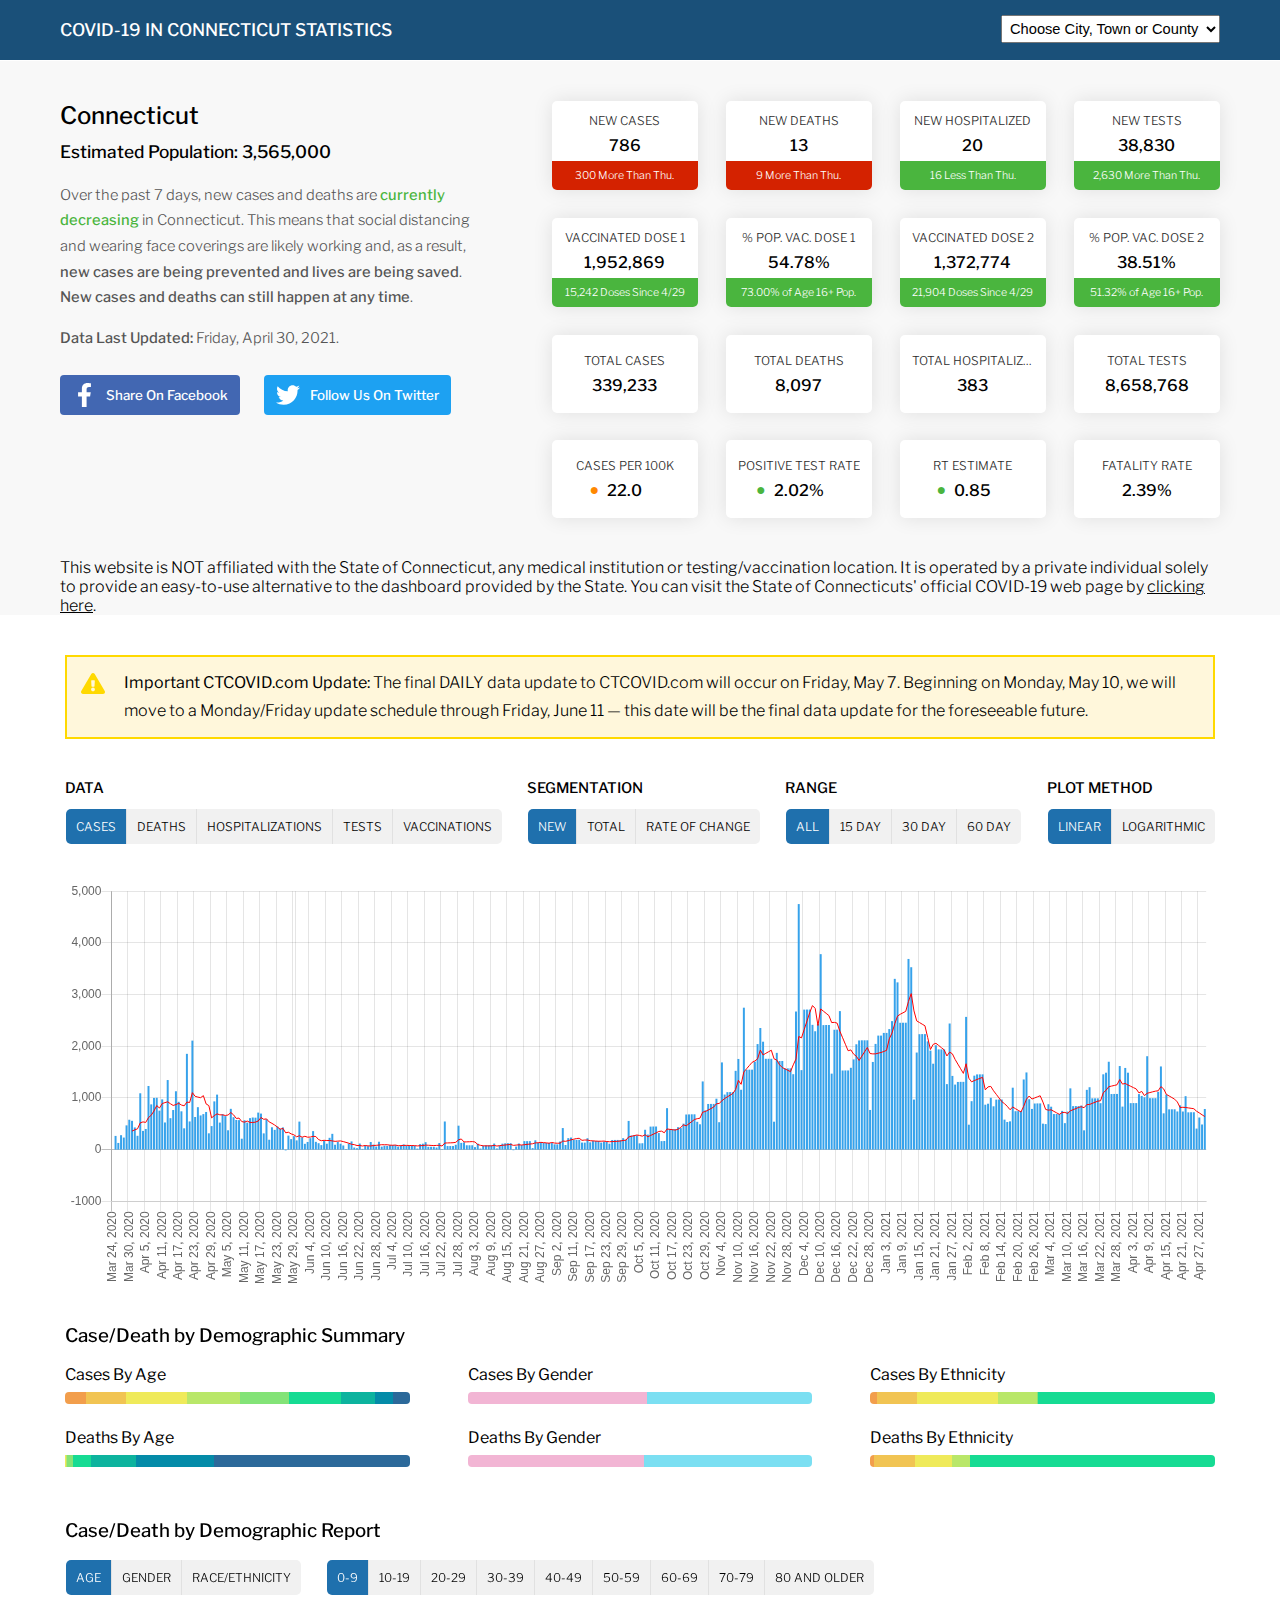
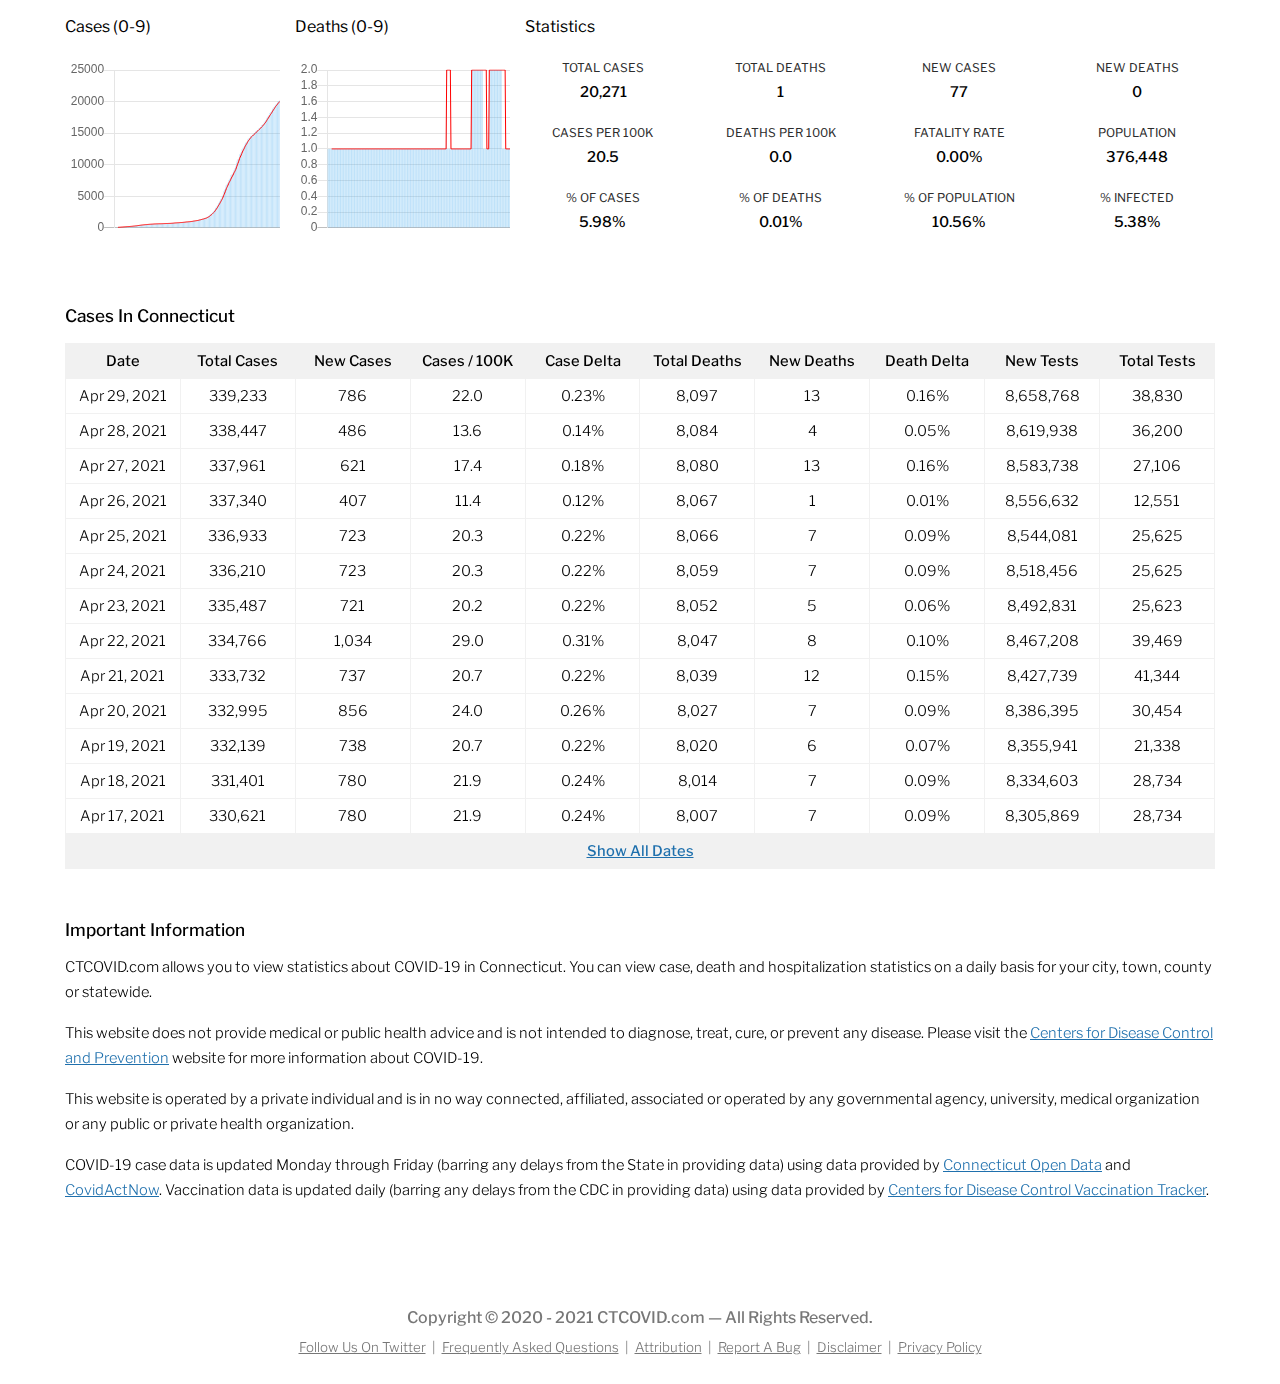
==== index.html @ 2e099af5 "Update language" ====
<!DOCTYPE html>
<html lang="en">
<head>
	<title>COVID-19 in Connecticut Statistics | CTCOVID.com</title>
	
	<meta http-equiv="Content-Type" content="text/html; charset=UTF-8" />
	<meta http-equiv="X-UA-Compatible" content="IE=edge" />
	
	<meta name="description" content="View statistics about COVID-19 in Connecticut such as new cases, deaths and hospitalization statistics, including data about your local city, town and county." />
	<meta name="viewport" content="width=device-width, initial-scale=1" />
	<meta name="theme-color" content="#1f70ad" />
	<meta name="google-site-verification" content="W8vZpEdEBVCm95aBM811MUmmuElzrDresjqgzUB7sF8" />
	
	<link rel="canonical" href="https://www.ctcovid.com" />
	<link rel="icon" type="image/x-icon" href="favicon.ico" />
	<link rel="manifest" href="manifest.json" />
	
	<link rel="apple-touch-icon" href="icons/192x192.png">
	
	<link rel="preconnect" href="https://www.ctcovid.com" />
	<link rel="preconnect" href="https://www.google-analytics.com" crossorigin />
	<link rel="preconnect" href="https://fonts.gstatic.com" crossorigin />
	
	<meta property="og:url" content="https://www.ctcovid.com" />
	<meta property="og:type" content="website" />
	<meta property="og:title" content="Connecticut COVID-19 Statistics" />
	<meta property="og:description" content="Track COVID-19 (Coronavirus) statistics in the State of Connecticut." />
	<meta property="og:image" content="https://www.ctcovid.com/preview.jpg" />
	
	<script type="text/javascript">
	var Build=Math.floor(new Date().getTime()/1000);
	</script>
	<script type="text/javascript" src="lib/lazyload.min.js"></script>
</head>
<body>
	<nav>
		<div class="container">
			<h1><a href="#connecticut">COVID-19 In Connecticut Statistics</a></h1>
			
			<select aria-label="Choose Your County, City or Town"></select>
			
			<div class="fc"></div>
		</div>
	</nav>
	
	<article></article>

	<section id="top">
		<div class="limit">
			<section id="meta">
				<div class="container">
					<h3 id="city"></h3>
					<span id="population"></span>
					<div class="fc"></div>
					
					<div id="badges"></div>
					<div id="summary"></div>
					<div id="updated">
						<p><strong>Data Last Updated:</strong> <span></span>.</p>
					</div>
					<!--
					<div id="vaccinations">
						<p><strong>Vaccination Data Last Updated:</strong> <span>Sunday, February 14, 2021</span>.</p>
					</div>
					-->
					
					<div id="facebook">
						<a href="javascript:;" onclick="javascript:CT.share('facebook');" rel="noopener nofollow">Share On Facebook</a>
					</div>

					<div id="twitter">
						<a href="https://www.twitter.com/ctcovid" target="_blank" rel="noopener nofollow">Follow Us On Twitter</a>
					</div>
					
					<div class="fc"></div>
				</div>
			</section>
			
			<section id="stats">
				<div class="container">
					<div class="column hoverable" id="stat-cases-new">
						<div class="name">New Cases</div>
						<div class="val">&nbsp;</div>
						
						<div class="meta">
							<div class="discrete">0 Since 1/1</div>
							<div class="delta">0 Since 1/1</div>
						</div>
					</div>

					<div class="column hoverable" id="stat-deaths-new">
						<div class="name">New Deaths</div>
						<div class="val">0</div>
						
						<div class="meta">
							<div class="discrete">0 Since 1/1</div>
							<div class="delta">0 Since 1/1</div>
						</div>
					</div>

					<div class="column hoverable" id="stat-hospitalizations-new">
						<div class="name">New Hospitalized</div>
						<div class="val">0</div>
						
						<div class="meta">
							<div class="discrete">0 Since 1/1</div>
							<div class="delta">0 Since 1/1</div>
						</div>
					</div>
					
					<div class="column hoverable" id="stat-tests-new">
						<div class="name">New Tests</div>
						<div class="val">0</div>
						
						<div class="meta">
							<div class="discrete">0 Since 1/1</div>
							<div class="delta">0 Since 1/1</div>
						</div>
					</div>

					<div class="column hoverable vaccine" id="stat-vaccine-dose-1" title="Indicates how many people who have received their first dose of a COVID-19 vaccine.">
						<div class="name">Vaccinated Dose 1</div>
						<div class="val">0</div>
						
						<div class="meta decreasing">
							<div class="discrete">0 Since 1/1</div>
							<div class="delta">0 Since 1/1</div>
						</div>
					</div>

					<div class="column hoverable vaccine" id="stat-vaccine-dose-1-pct" title="Indicates the percentage of the population that has received their first dose of a COVID-19 vaccine.">
						<div class="name">% Pop. Vac. Dose 1</div>
						<div class="val">0%</div>
						
						<div class="meta decreasing">
							<div class="discrete">0 Since 1/1</div>
							<div class="delta">0 Since 1/1</div>
						</div>
					</div>

					<div class="column hoverable vaccine" id="stat-vaccine-dose-2" title="Indicates how many people who have received their final dose of a COVID-19 vaccine.">
						<div class="name">Vaccinated Dose 2</div>
						<div class="val">0</div>
						
						<div class="meta decreasing">
							<div class="discrete">0 Since 1/1</div>
							<div class="delta">0 Since 1/1</div>
						</div>
					</div>

					<div class="column hoverable vaccine" id="stat-vaccine-dose-2-pct" title="Indicates the percentage of the population that has received their first dose of a COVID-19 vaccine.">
						<div class="name">% Pop. Vac. Dose 2</div>
						<div class="val">0%</div>
						
						<div class="meta decreasing">
							<div class="discrete">0 Since 1/1</div>
							<div class="delta">0 Since 1/1</div>
						</div>
					</div>
					
					<div class="column single" id="stat-cases-total">
						<div class="name">Total Cases</div>
						<div class="val">0.0</div>
					</div>
					
					<div class="column single" id="stat-deaths-total">
						<div class="name">Total Deaths</div>
						<div class="val">0%</div>
					</div>
					
					<div class="column single" id="stat-hospitalizations-total">
						<div class="name">Total Hospitalized</div>
						<div class="val">0.0</div>
					</div>
					
					<div class="column single" id="stat-tests-total">
						<div class="name">Total Tests</div>
						<div class="val">0.0%</div>
					</div>
					
					<div class="column single last" id="stat-per-100k" title="Indicates how many people per 100K people get infected with COVID-19 per day.">
						<div class="name">Cases per 100K</div>
						<div class="val">0.0</div>
					</div>
					
					<div class="column single last" id="stat-tpr" title="Indicates the percentage of tests that resulted in a confirmed COVID-19 case.">
						<div class="name">Positive Test Rate</div>
						<div class="val">0%</div>
					</div>
					
					<div class="column single last" id="stat-r0" title="Rt measures the number of people the average COVID-19 infected individual goes on to infect.">
						<div class="name">Rt Estimate</div>
						<div class="val">0.0</div>
					</div>
					
					<div class="column single last" id="stat-fatality-rate" title="Percentage of people who have died from COVID-19.">
						<div class="name">Fatality Rate</div>
						<div class="val">0.0%</div>
					</div>
					
					<div class="column single last" id="stat-attack-rate" title="Percentage of people who have been infected cumulatively.">
						<div class="name">% Infected</div>
						<div class="val">0.0%</div>
					</div>
					
					<div class="column single last" id="stat-alert-status" title="Percentage of people who have been infected cumulatively.">
						<div class="name">Alert Status</div>
						<div class="val">None</div>
					</div>
					
					<div class="column single last" id="stat-college-university" title="Percentage of people who have been infected cumulatively.">
						<div class="name"># of Colleges</div>
						<div class="val">0</div>
					</div>
					
					<div class="fc"></div>
				</div>
			</section>
			
			<div class="fc"></div>
			
			<section id="disclaimer">
				<div class="container">This website is NOT affiliated with the State of Connecticut, any medical institution or testing/vaccination location. It is operated by a private individual solely to provide an easy-to-use alternative to the dashboard provided by the State. You can visit the State of Connecticuts' official COVID-19 web page by <a href="https://portal.ct.gov/Coronavirus" rel="noopener nofollow" target="_blank" style="color: black;">clicking here</a>.</div>
			</section>
		</div>
	</section>
	
	<main>
		<section id="notice">
			<div class="container">
				<div class="alert">
					<p><strong>Important CTCOVID.com Update:</strong> The final DAILY data update to CTCOVID.com will occur on Friday, May 7. Beginning on Monday, May 10, we will move to a Monday/Friday update schedule through Friday, June 11 &mdash; this date will be the final data update for the foreseeable future.</p>
				</div>
			</div>
		</section>

		<section id="options">
			<div class="container">
				<div id="data">
					<p>Data</p>
					<ul>
						<li id="selector-cases"><a href="javascript:;" onclick="CT.buildGraph('cases', 'data');">Cases</a></li>
						<li id="selector-deaths"><a href="javascript:;" onclick="CT.buildGraph('deaths', 'data');">Deaths</a></li>
						<li id="selector-hospitalizations"><a href="javascript:;" onclick="CT.buildGraph('hospitalizations', 'data');">Hospitalizations</a></li>
						<li id="selector-tests"><a href="javascript:;" onclick="CT.buildGraph('tests', 'data');">Tests</a></li>
						<li id="selector-vaccinations"><a href="javascript:;" onclick="CT.buildGraph('vaccinations', 'data');">Vaccinations</a></li>
					</ul>
				</div>
				<div id="segmentation">
					<p>Segmentation</p>
					<ul>
						<li id="selector-new"><a href="javascript:;" onclick="CT.buildGraph('new', 'segmentation');">New</a></li>
						<li id="selector-total"><a href="javascript:;" onclick="CT.buildGraph('total', 'segmentation');">Total</a></li>
						<li id="selector-delta"><a href="javascript:;" onclick="CT.buildGraph('delta', 'segmentation');">Rate Of Change</a></li>
					</ul>
				</div>
				<div id="range">
					<p>Range</p>
					<ul>
						<li id="selector-0"><a href="javascript:;" onclick="CT.buildGraph(0, 'range');">All</a></li>
						<li id="selector-15"><a href="javascript:;" onclick="CT.buildGraph(15, 'range');">15 Day</a></li>
						<li id="selector-30"><a href="javascript:;" onclick="CT.buildGraph(30, 'range');">30 Day</a></li>
						<li id="selector-60"><a href="javascript:;" onclick="CT.buildGraph(60, 'range');">60 Day</a></li>
					</ul>
				</div>
				<div id="plotting">
					<p>Plot Method</p>
					<ul>
						<li id="selector-linear"><a href="javascript:;" onclick="CT.buildGraph('linear', 'plotting');">Linear</a></li>
						<li id="selector-logarithmic"><a href="javascript:;" onclick="CT.buildGraph('logarithmic', 'plotting');">Logarithmic</a></li>
					</ul>
					<div class="fc"></div>
				</div>
				<div class="fc"></div>
			</div>
		</section>
		
		<section id="chart">
			<div class="container"></div>
		</section>
		
		<section id="demographics">
			<div class="container">
				<h3>Case/Death by Demographic Summary</h3>
				
				<div class="column" id="column-ages-cases"></div>
				<div class="column" id="column-genders-cases"></div>
				<div class="column last" id="column-ethnicity-cases"></div>
				<div class="column" id="column-ages-deaths"></div>
				<div class="column" id="column-genders-deaths"></div>
				<div class="column last" id="column-ethnicity-deaths"></div>
				<div class="fc"></div>
			</div>

			<div class="container">
				<h3>Case/Death by Demographic Report</h3>

				<div class="mobile">
					<p>Please visit CTCOVID.com on a desktop or tablet device to view our Case/Death by Demographic Report. We are working as quickly as possible for a mobile friendly experience.</p>
				</div>

				<div class="desktop">
					<div class="selectors">
						<ul id="demographic">
							<li id="selector-ages"><a href="javascript:;" onclick="CT.buildDemographicOutput('ages', '0-9');">Age</a></li>
							<li id="selector-genders"><a href="javascript:;" onclick="CT.buildDemographicOutput('genders', 'female');">Gender</a></li>
							<li id="selector-ethnicity"><a href="javascript:;" onclick="CT.buildDemographicOutput('ethnicity', 'Asian/Pac. Isl.');">Race/Ethnicity</a></li>
						</ul>

						<ul id="metric">

						</ul>

						<div class="fc"></div>
					</div>

					<div class="report">
						<div class="sparkline cases">
							
						</div>

						<div class="sparkline deaths">

						</div>

						<div class="stats">
							<h4>Statistics</h4>
							<ul>
								<li id="demographics-stat-total-cases"><strong>Total Cases</strong><span>0</span></li>
								<li id="demographics-stat-total-deaths"><strong>Total Deaths</strong><span>0</span></li>
								<li id="demographics-stat-new-cases"><strong>New Cases</strong><span>0</span></li>
								<li id="demographics-stat-new-deaths" class="last"><strong>New Deaths</strong><span>0</span></li>

								<li id="demographics-stat-cases-per100k"><strong>Cases Per 100K</strong><span>0</span></li>
								<li id="demographics-stat-deaths-per100k"><strong>Deaths Per 100K</strong><span>0</span></li>
								<li id="demographics-stat-fatality-rate"><strong>Fatality Rate</strong><span>0</span></li>
								<li id="demographics-stat-population" class="last"><strong>Population</strong><span>0</span></li>

								<li id="demographics-stat-pct-cases"><strong>% Of Cases</strong><span>0</span></li>
								<li id="demographics-stat-pct-deaths"><strong>% Of Deaths</strong><span>0</span></li>
								<li id="demographics-stat-pct-population"><strong>% Of Population</strong><span>0</span></li>
								<li id="demographics-stat-pct-infected" class="last"><strong>% Infected</strong><span>0</span></li>
							</ul>

							<div class="fc"></div>
						</div>

						<div class="fc"></div>

						<div class="outcomes"></div>
					</div>
				</div>
			</div>
		</section>
		
		<section id="table">
			<div class="container">
				
			</div>
		</section>

		<section id="schools">
			<div class="container">
				
			</div>
		</section>
		
		<section id="information">
			<div class="container">
				<h3>Important Information</h3>
				
				<p>CTCOVID.com allows you to view statistics about COVID-19 in Connecticut. You can view case, death and hospitalization statistics on a daily basis for your city, town, county or statewide.</p>
				
				<p>This website does not provide medical or public health advice and is not intended to diagnose, treat, cure, or prevent any disease. Please visit the <a href="https://www.cdc.gov/coronavirus/2019-nCoV/index.html" target="_blank" rel="noopener nofollow">Centers for Disease Control and Prevention</a> website for more information about COVID-19.</p>
				
				<p>This website is operated by a private individual and is in no way connected, affiliated, associated or operated by any governmental agency, university, medical organization or any public or private health organization.</p>
				
				<p>COVID-19 case data is updated Monday through Friday (barring any delays from the State in providing data) using data provided by <a href="https://data.ct.gov" rel="noopener nofollow" target="_blank">Connecticut Open Data</a> and <a href="https://www.covidactnow.org" rel="noopener nofollow" target="_blank">CovidActNow</a>. Vaccination data is updated daily (barring any delays from the CDC in providing data) using data provided by <a href="https://covid.cdc.gov/covid-data-tracker/#vaccinations" target="_blank" rel="noopener nofollow">Centers for Disease Control Vaccination Tracker</a>.</p>
			</div>
		</section>
		
		<section id="copyright">
			<div class="container">
				<p>Copyright &copy; 2020 - 2021 CTCOVID.com &mdash; <span>All Rights Reserved.</span></p>
				<p><a href="https://www.twitter.com/ctcovid" target="_blank" rel="noopener nofollow">Follow Us On Twitter</a> &nbsp;|&nbsp; <a href="#faq" rel="nofollow">Frequently Asked Questions</a> &nbsp;|&nbsp; <a href="#attribution" rel="nofollow">Attribution</a> &nbsp;|&nbsp; <a href="https://github.com/ctcovid/ctcovid.github.io/issues" rel="nofollow noopener" target="_blank">Report A Bug</a> &nbsp;|&nbsp; <a href="#disclaimer" rel="nofollow">Disclaimer</a> &nbsp;|&nbsp; <a href="#privacy" rel="nofollow">Privacy Policy</a></p>
				<div class="fc"></div>
			</div>
		</section>
	</main>
	
	<script>
	LazyLoad.css([
		'stylesheet.css?' + window.Build,
		'https://fonts.googleapis.com/css2?family=Libre+Franklin:wght@300;400;500&display=swap'
	]);
	
	LazyLoad.js([
		'lib/chart.min.js',
		'lib/chart.labels.min.js',
		'js/application.js?' + window.Build, 
		'https://www.googletagmanager.com/gtag/js?id=UA-163338948-1'
	], function() {
		if(window.location.hostname == 'www.ctcovid.com') {
			window.dataLayer = window.dataLayer || [];
			
			function gtag(){
				dataLayer.push(arguments);
			}
			
			gtag('js', new Date());
			gtag('config', 'UA-163338948-1');
		}
		
		try {
			if(window.localStorage && window.localStorage.getItem('last_viewed_city') != '') {
				window.location.hash = "#" + window.localStorage.getItem('last_viewed_city');
			}
		} catch(e) {}
		
		window.CT = new COVID_Statistics(window.location.hash != '' && window.location.hash != null ? (window.location.hash.replace('#', '') || 'connecticut') : 'connecticut');
	});
	
	// frame buster
	if(top != self) {
		top.location = location;
	}
	</script>
</body>
</html>
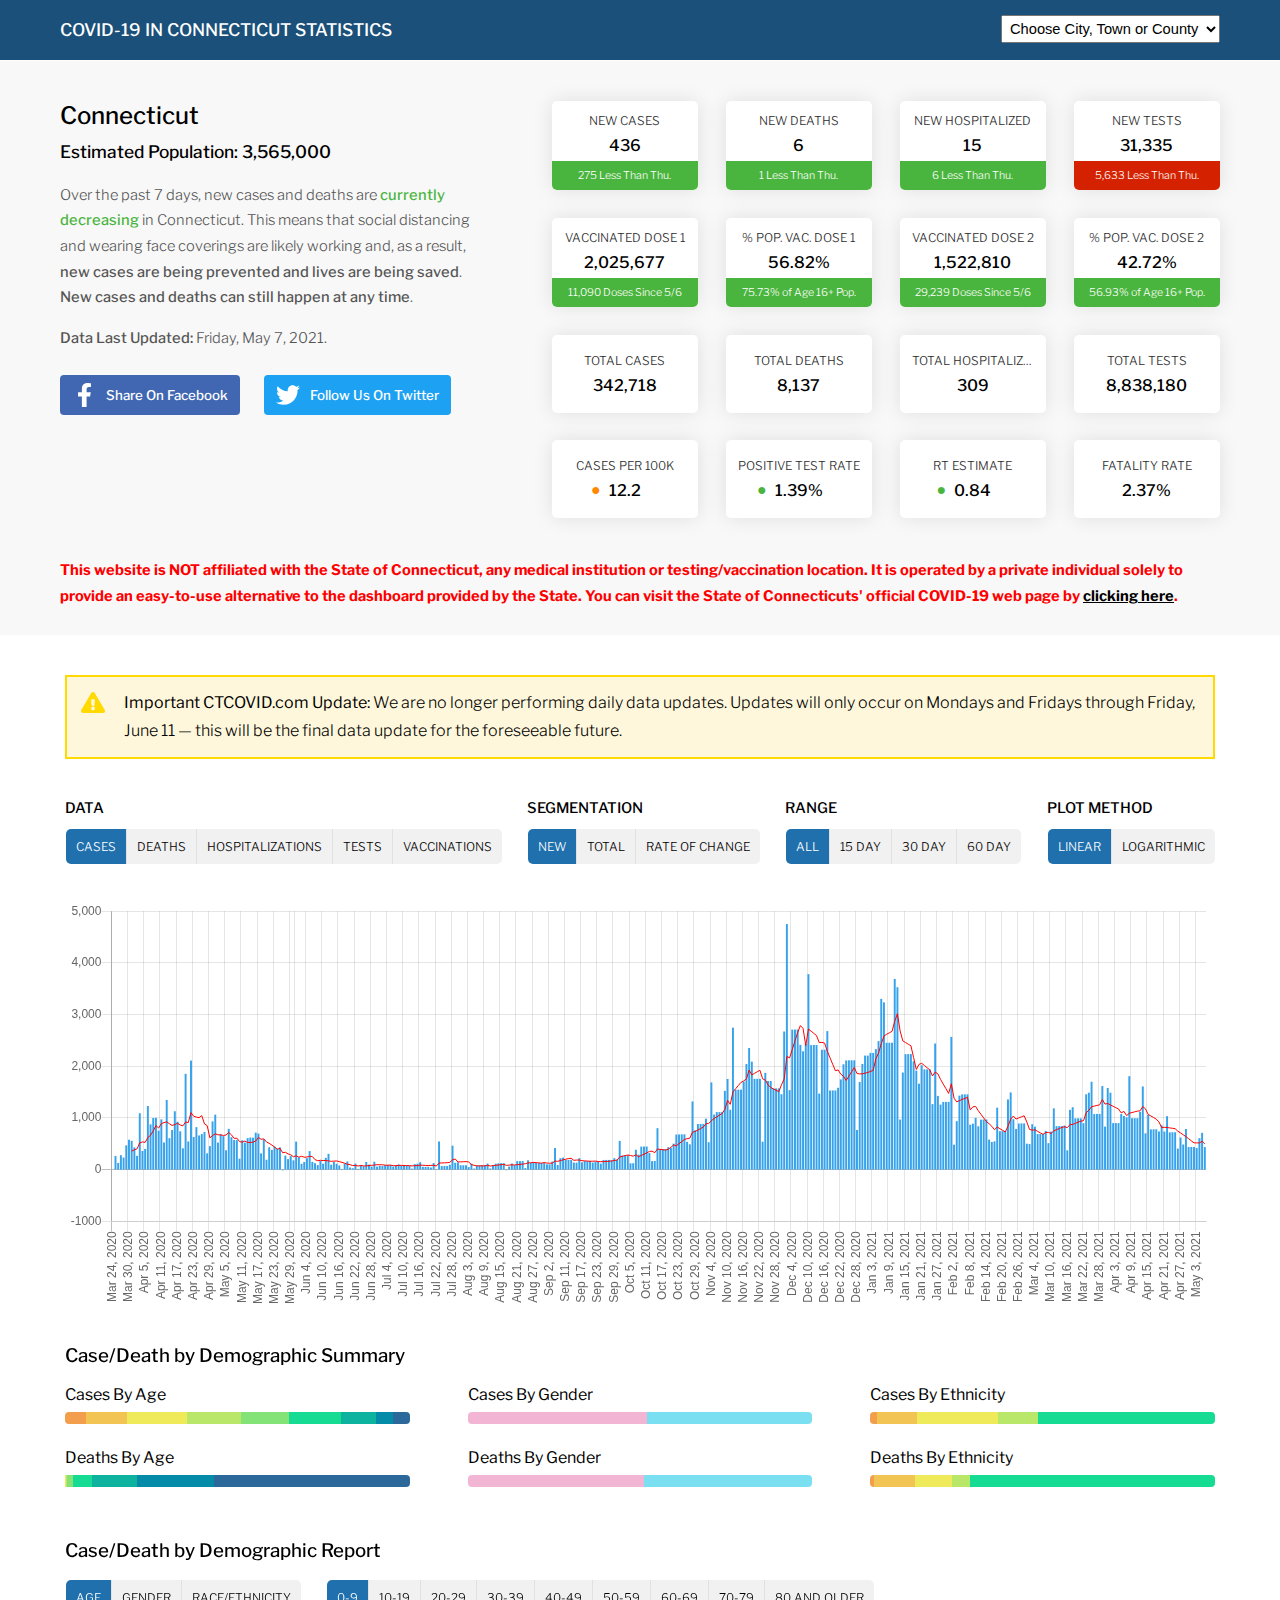
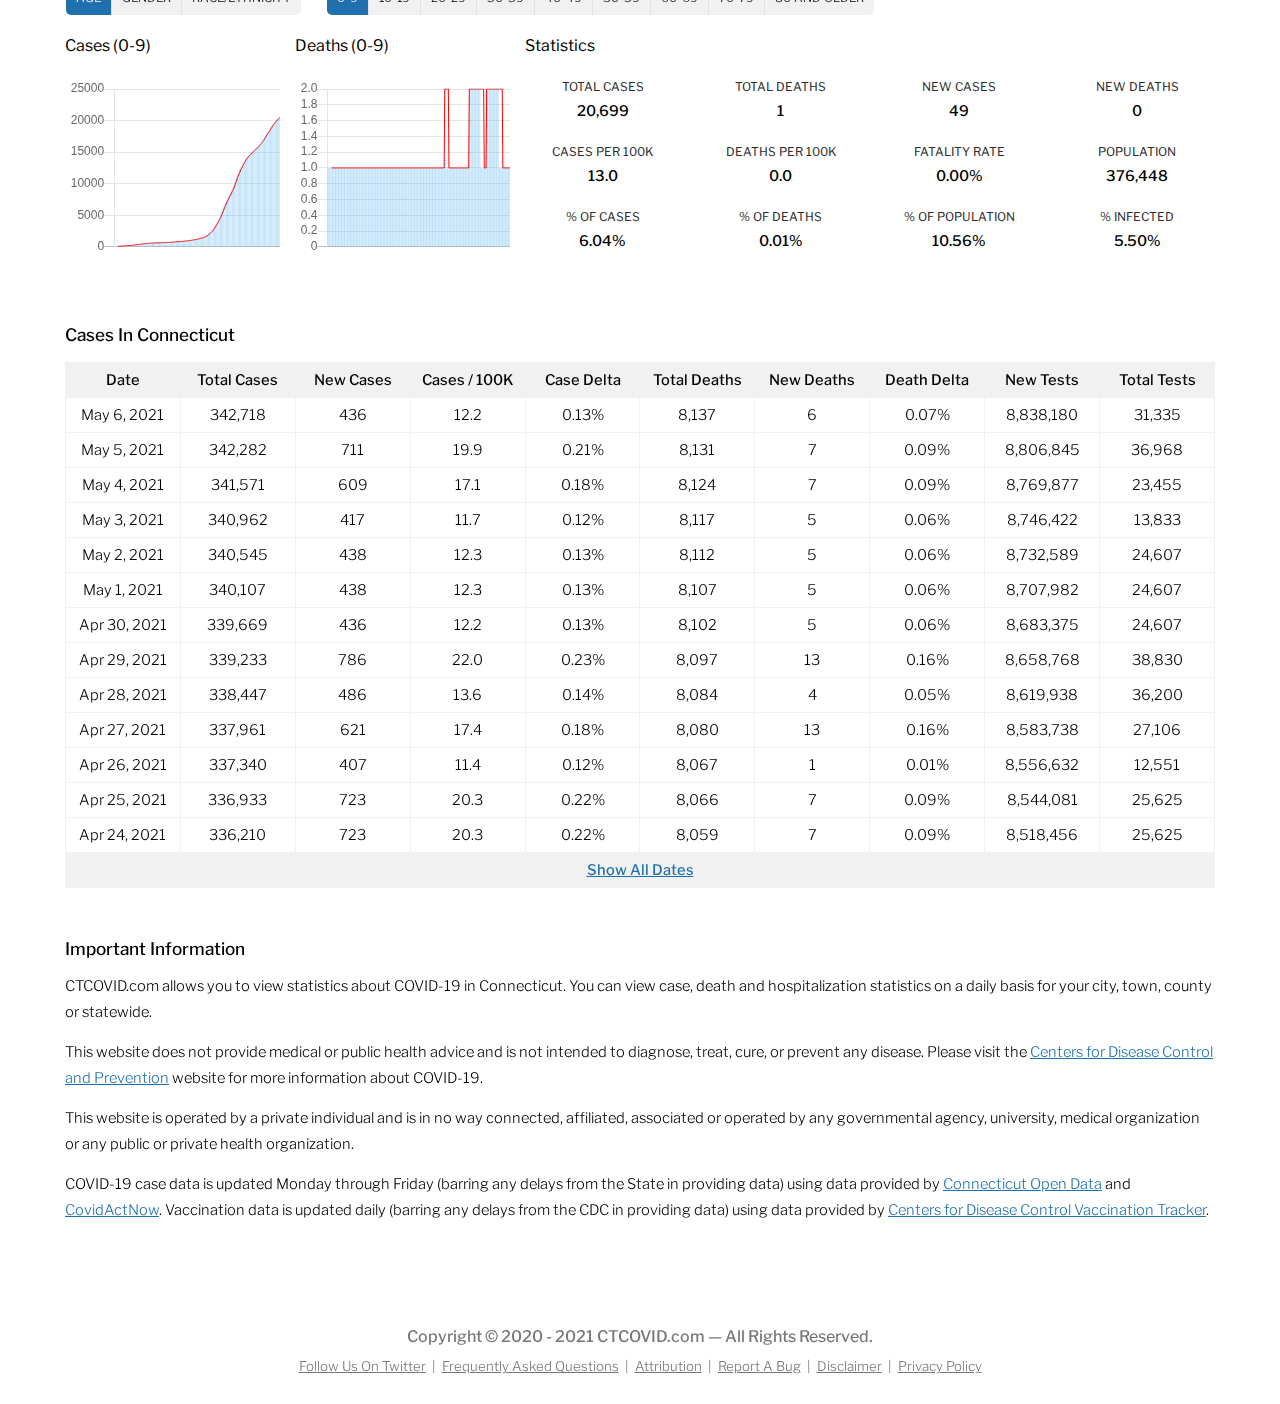
==== commit 35c424e4: "Update language" ====
--- a/index.html
+++ b/index.html
@@ -229,7 +229,7 @@
 		<section id="notice">
 			<div class="container">
 				<div class="alert">
-					<p><strong>Important CTCOVID.com Update:</strong> The final DAILY data update to CTCOVID.com will occur on Friday, May 7. Beginning on Monday, May 10, we will move to a Monday/Friday update schedule through Friday, June 11 &mdash; this date will be the final data update for the foreseeable future.</p>
+					<p><strong>Important CTCOVID.com Update:</strong> We are no longer performing daily data updates. Updates will only occur on Mondays and Fridays through Friday, June 11 &mdash; this will be the final data update for the foreseeable future.</p>
 				</div>
 			</div>
 		</section>
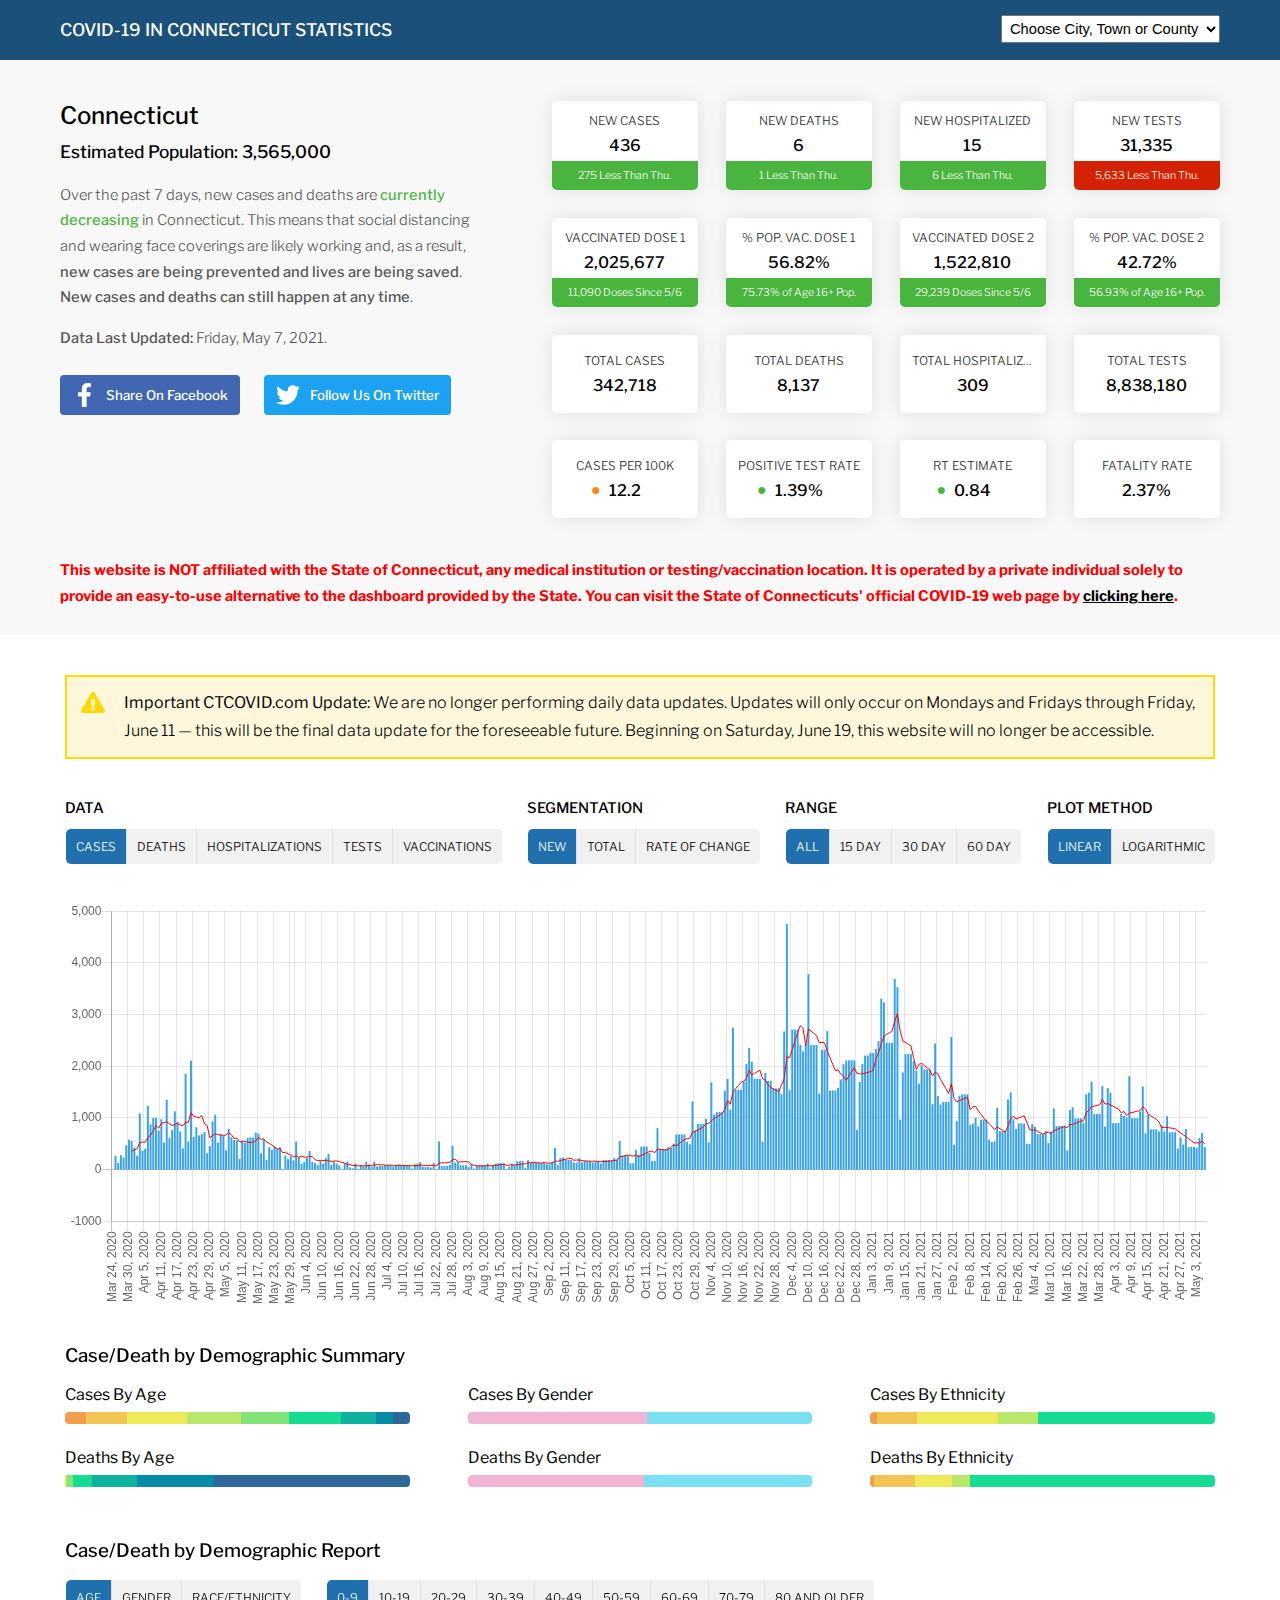
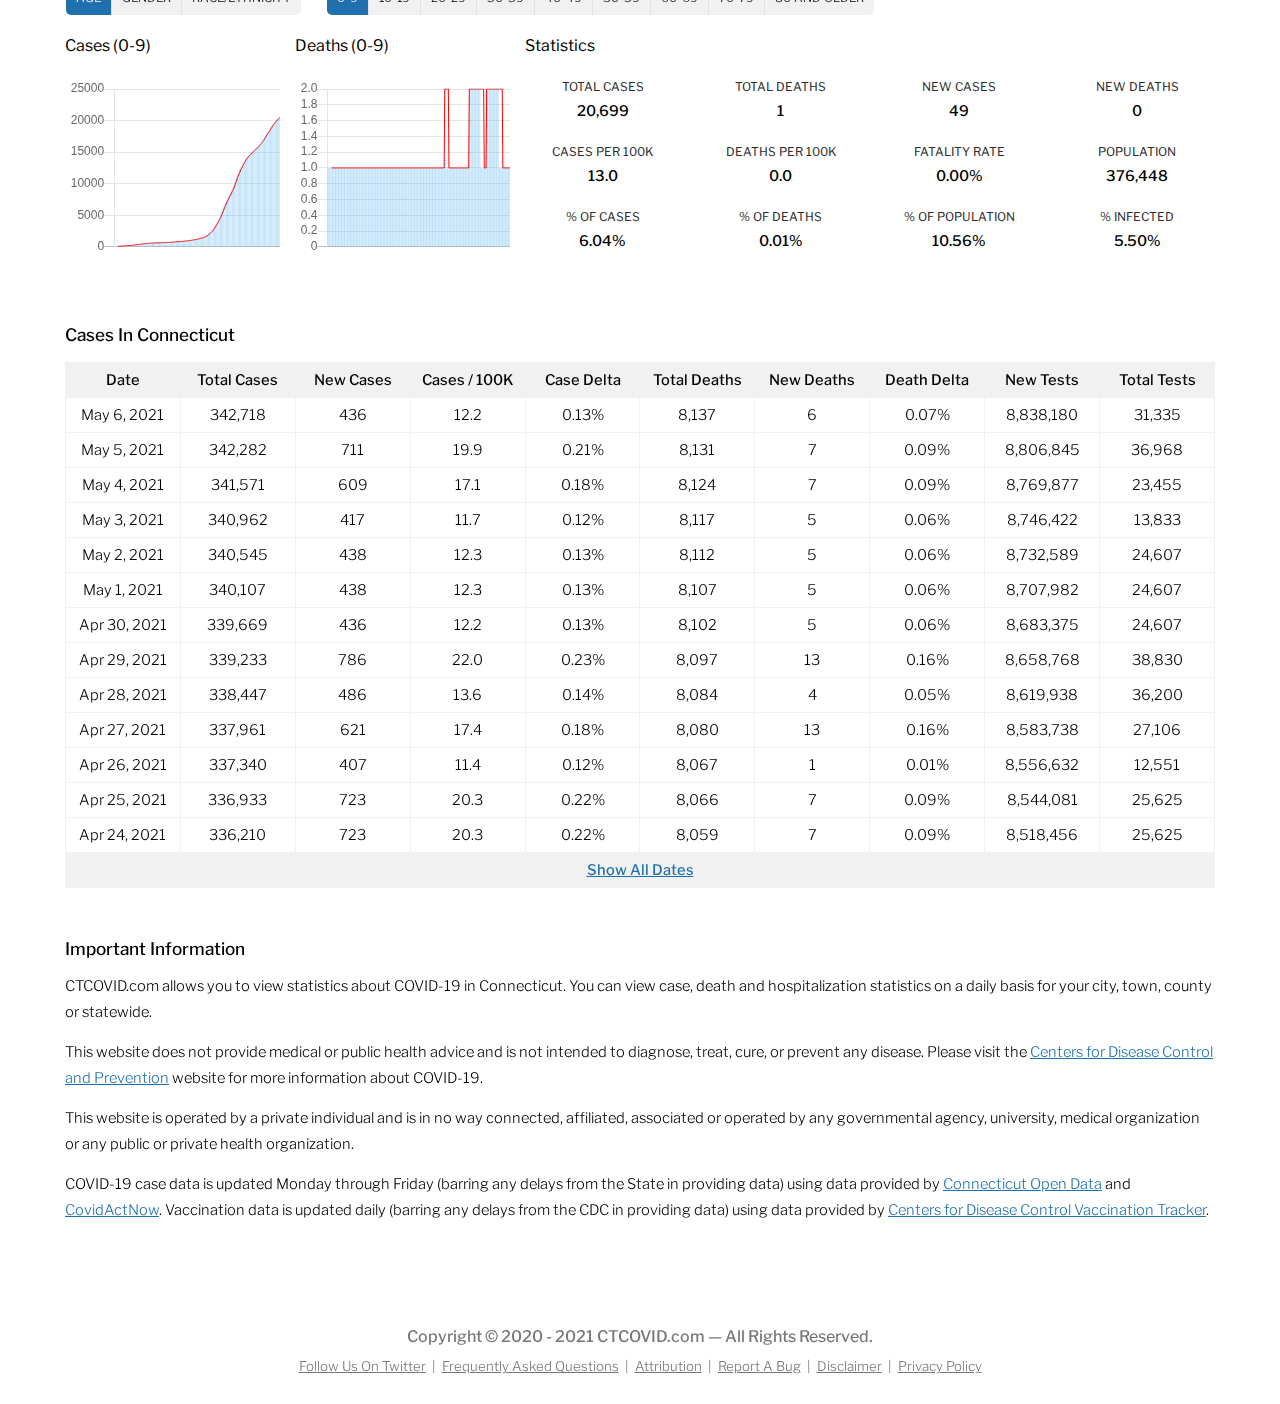
==== commit 37b20d50: "Closure notice" ====
--- a/index.html
+++ b/index.html
@@ -229,7 +229,7 @@
 		<section id="notice">
 			<div class="container">
 				<div class="alert">
-					<p><strong>Important CTCOVID.com Update:</strong> We are no longer performing daily data updates. Updates will only occur on Mondays and Fridays through Friday, June 11 &mdash; this will be the final data update for the foreseeable future.</p>
+					<p><strong>Important CTCOVID.com Update:</strong> We are no longer performing daily data updates. Updates will only occur on Mondays and Fridays through Friday, June 11 &mdash; this will be the final data update for the foreseeable future. Beginning on Saturday, June 19, this website will no longer be accessible.</p>
 				</div>
 			</div>
 		</section>
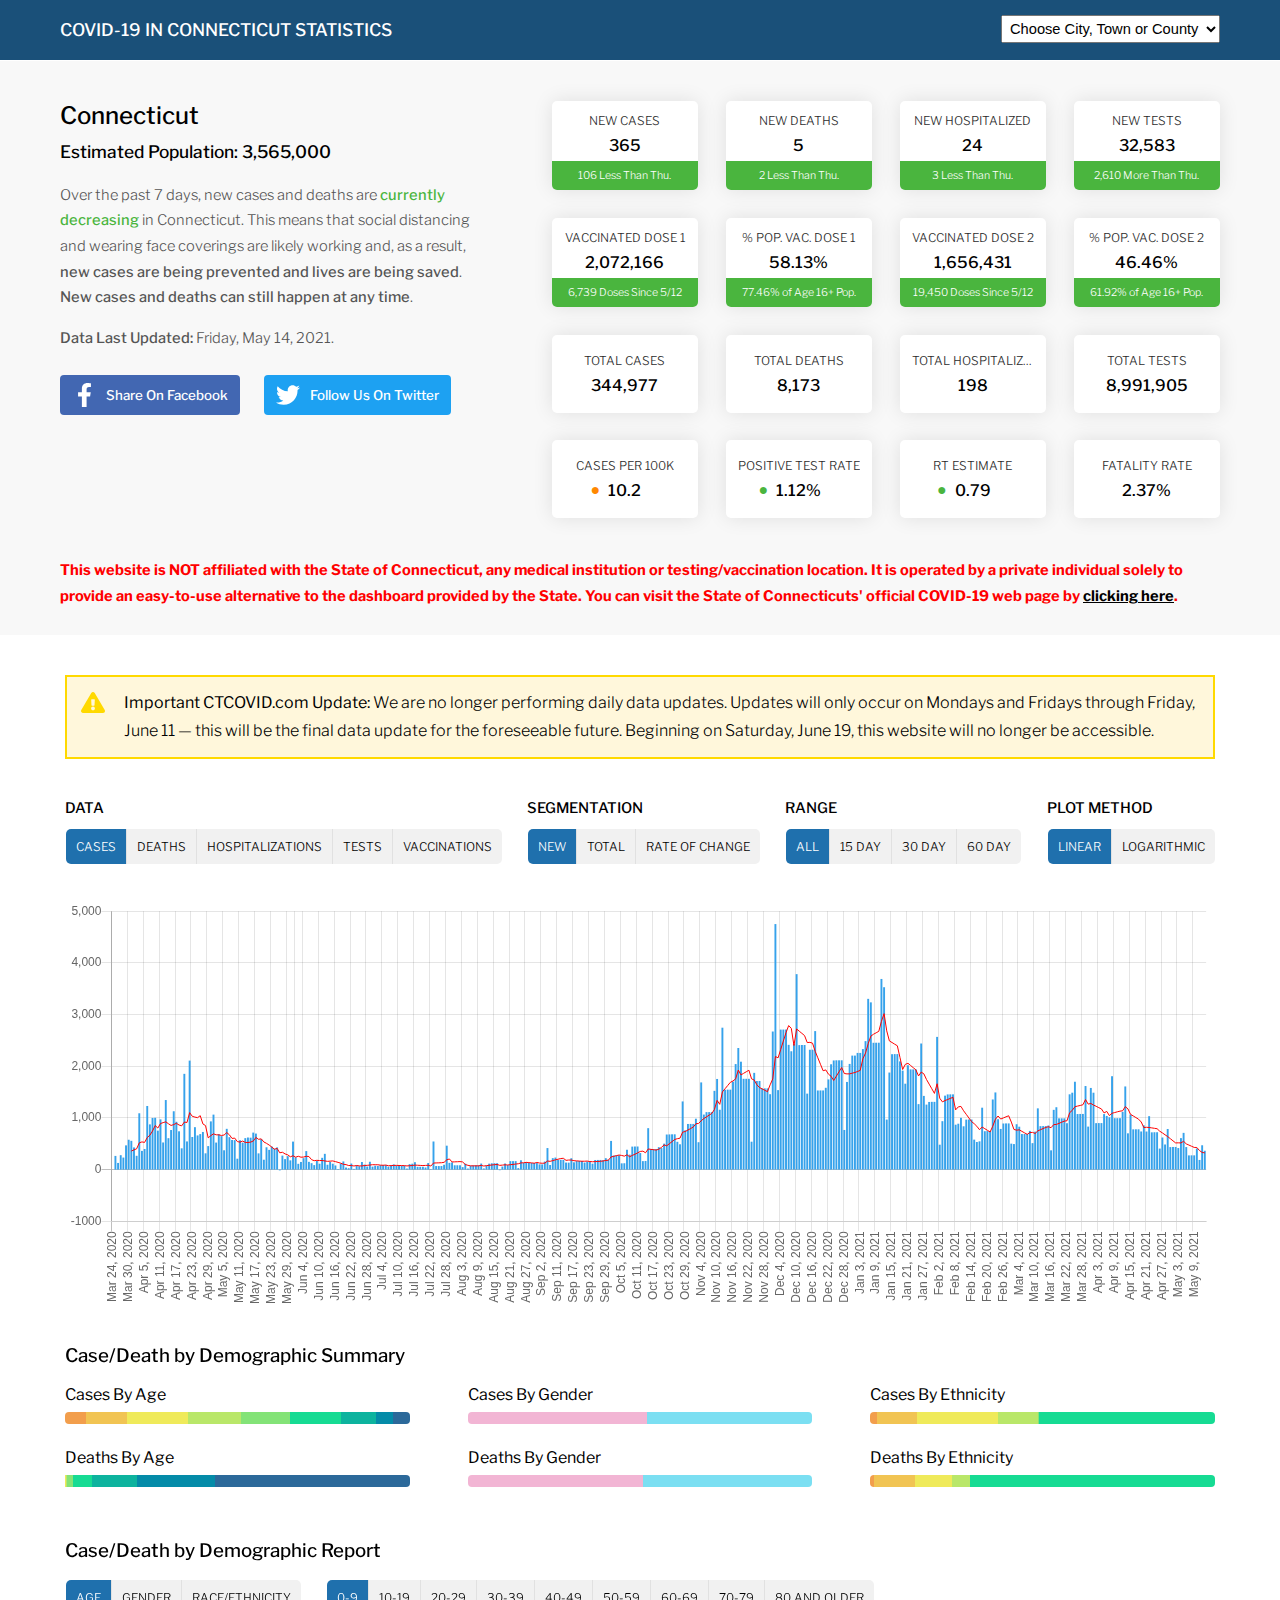
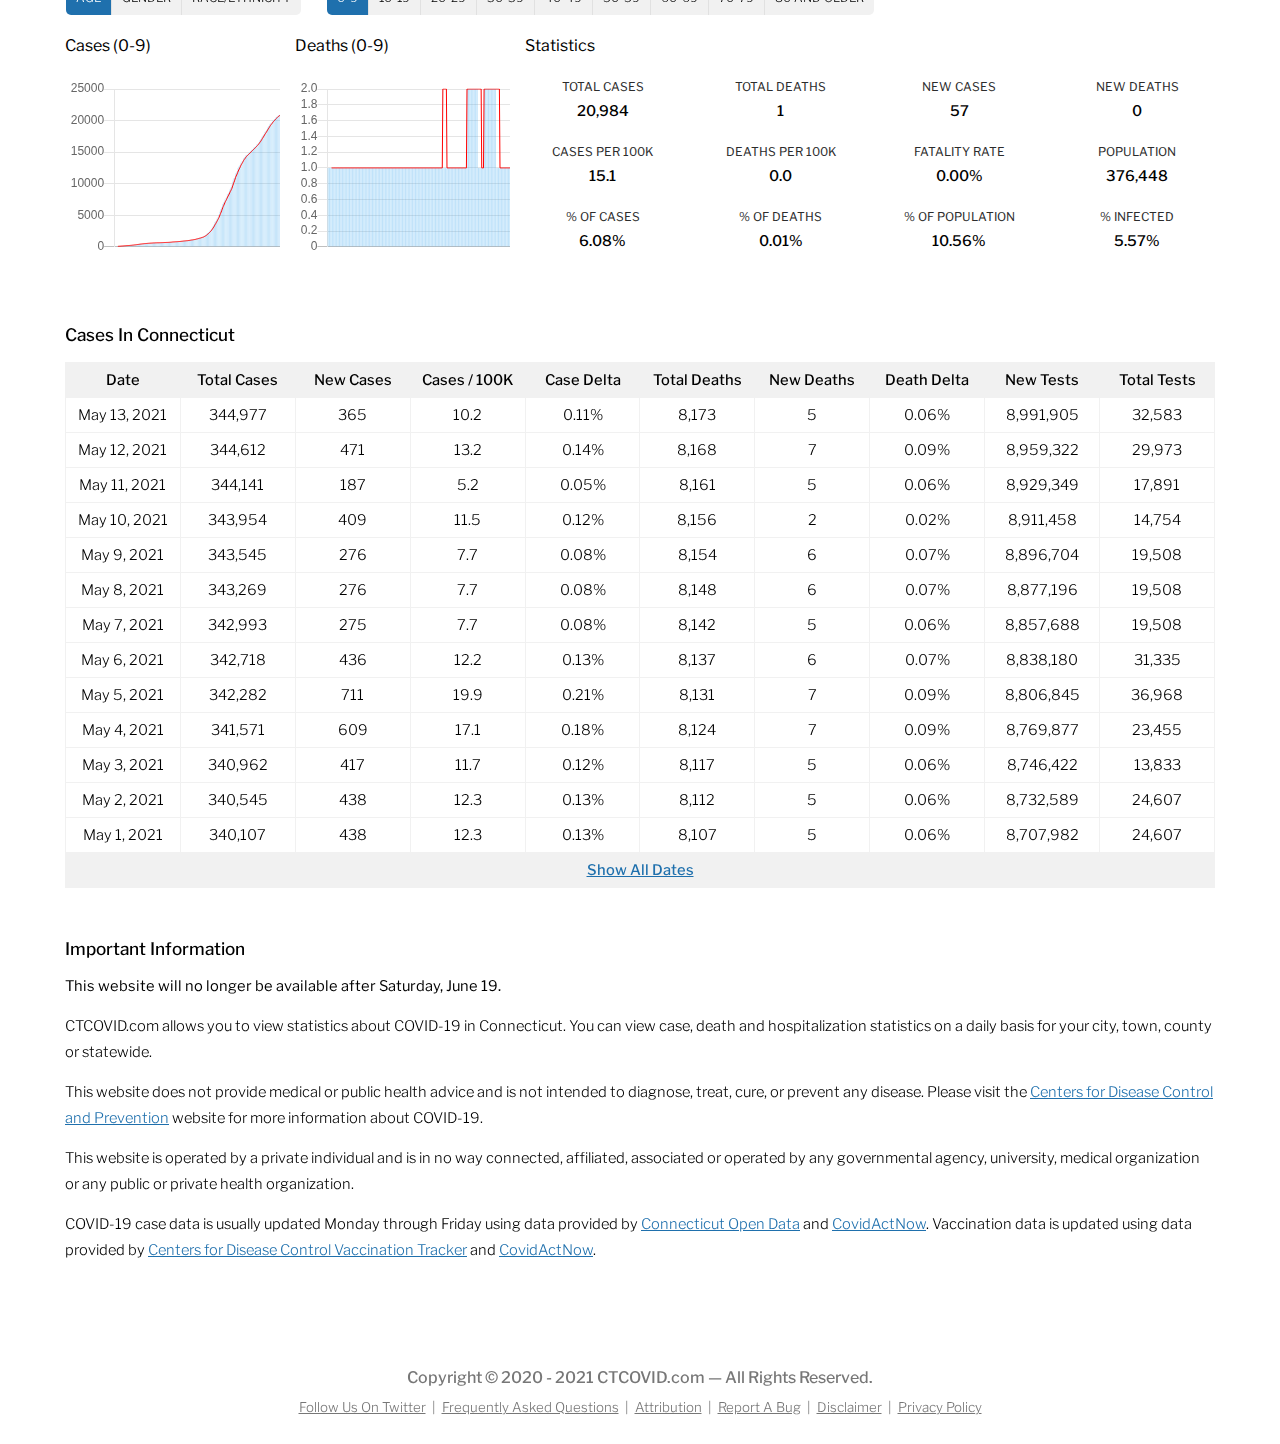
==== commit 24fff806: "Data update 5/14" ====
--- a/index.html
+++ b/index.html
@@ -369,13 +369,15 @@
 			<div class="container">
 				<h3>Important Information</h3>
 				
+				<p><strong>This website will no longer be available after Saturday, June 19.</strong></p>
+				
 				<p>CTCOVID.com allows you to view statistics about COVID-19 in Connecticut. You can view case, death and hospitalization statistics on a daily basis for your city, town, county or statewide.</p>
 				
 				<p>This website does not provide medical or public health advice and is not intended to diagnose, treat, cure, or prevent any disease. Please visit the <a href="https://www.cdc.gov/coronavirus/2019-nCoV/index.html" target="_blank" rel="noopener nofollow">Centers for Disease Control and Prevention</a> website for more information about COVID-19.</p>
 				
 				<p>This website is operated by a private individual and is in no way connected, affiliated, associated or operated by any governmental agency, university, medical organization or any public or private health organization.</p>
 				
-				<p>COVID-19 case data is updated Monday through Friday (barring any delays from the State in providing data) using data provided by <a href="https://data.ct.gov" rel="noopener nofollow" target="_blank">Connecticut Open Data</a> and <a href="https://www.covidactnow.org" rel="noopener nofollow" target="_blank">CovidActNow</a>. Vaccination data is updated daily (barring any delays from the CDC in providing data) using data provided by <a href="https://covid.cdc.gov/covid-data-tracker/#vaccinations" target="_blank" rel="noopener nofollow">Centers for Disease Control Vaccination Tracker</a>.</p>
+				<p>COVID-19 case data is usually updated Monday through Friday using data provided by <a href="https://data.ct.gov" rel="noopener nofollow" target="_blank">Connecticut Open Data</a> and <a href="https://www.covidactnow.org" rel="noopener nofollow" target="_blank">CovidActNow</a>. Vaccination data is updated using data provided by <a href="https://covid.cdc.gov/covid-data-tracker/#vaccinations" target="_blank" rel="noopener nofollow">Centers for Disease Control Vaccination Tracker</a> and <a href="https://www.covidactnow.org" rel="noopener nofollow" target="_blank">CovidActNow</a>.</p>
 			</div>
 		</section>
 		
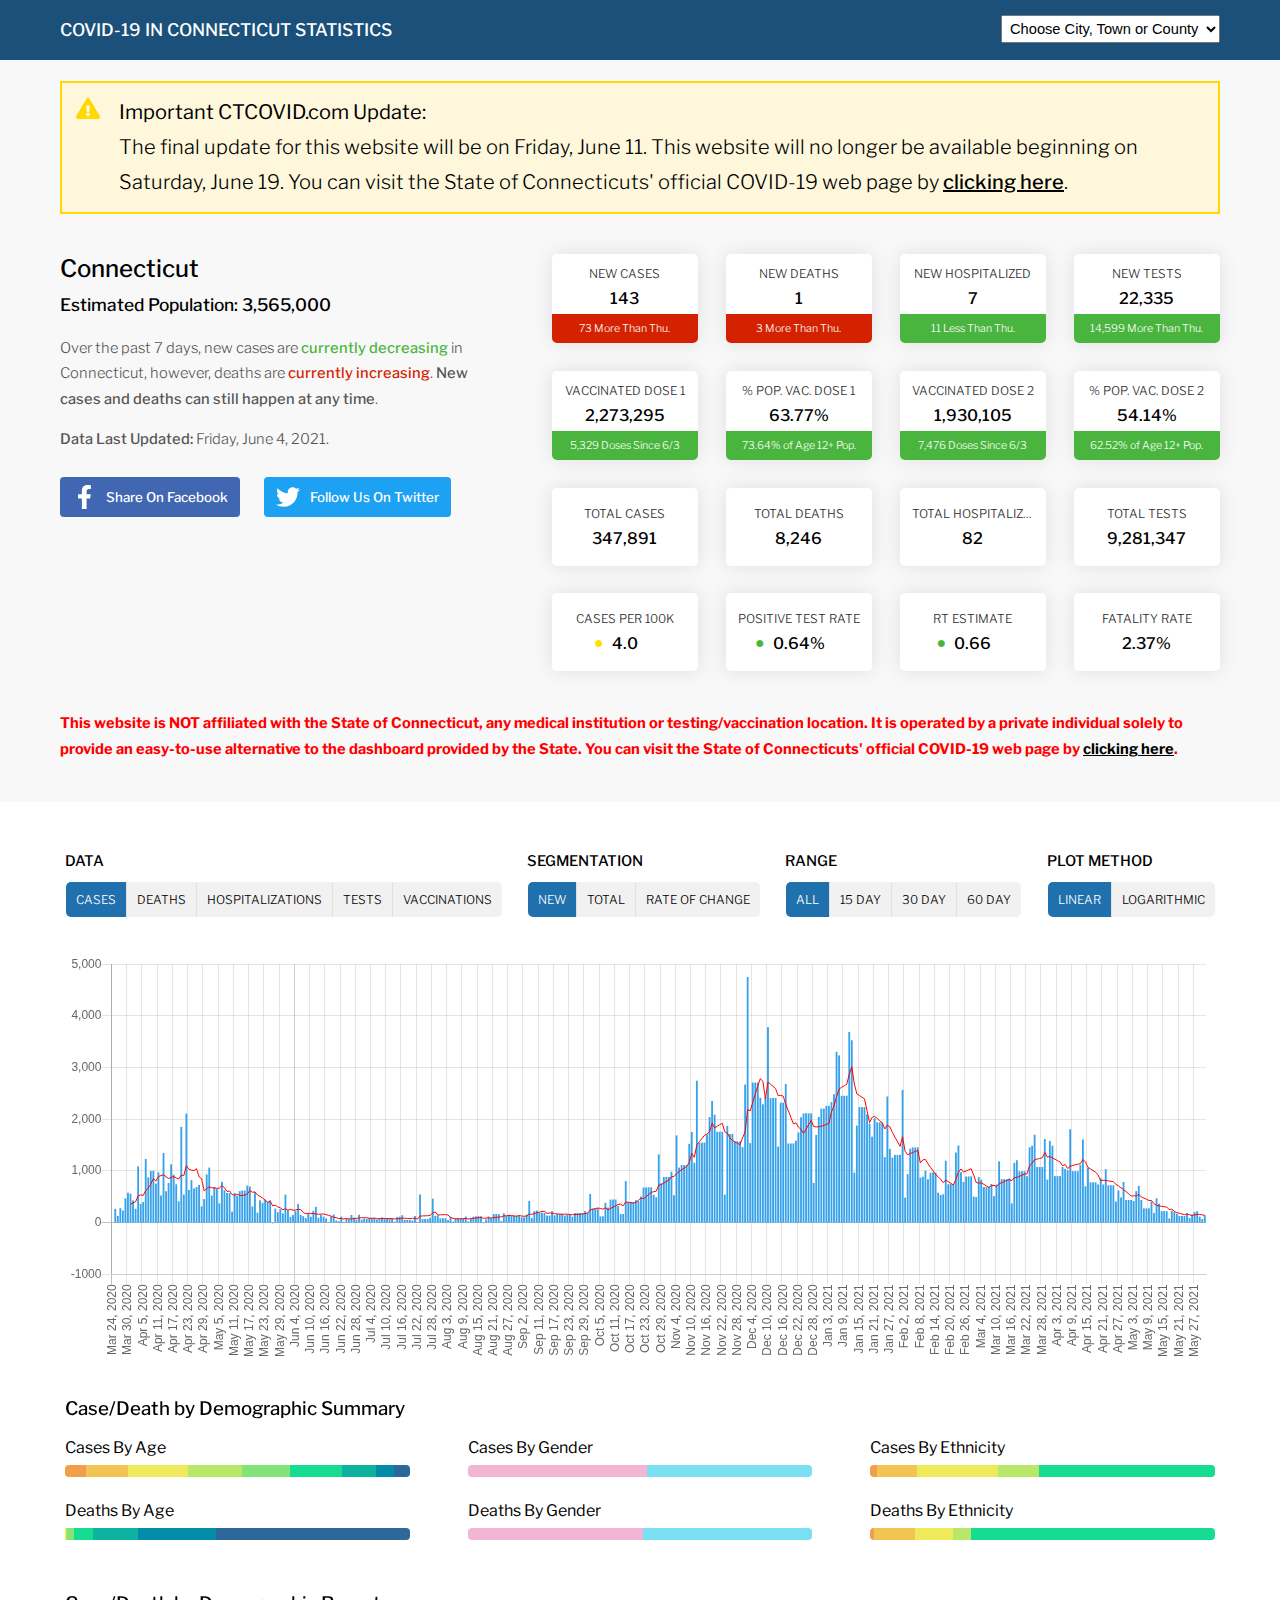
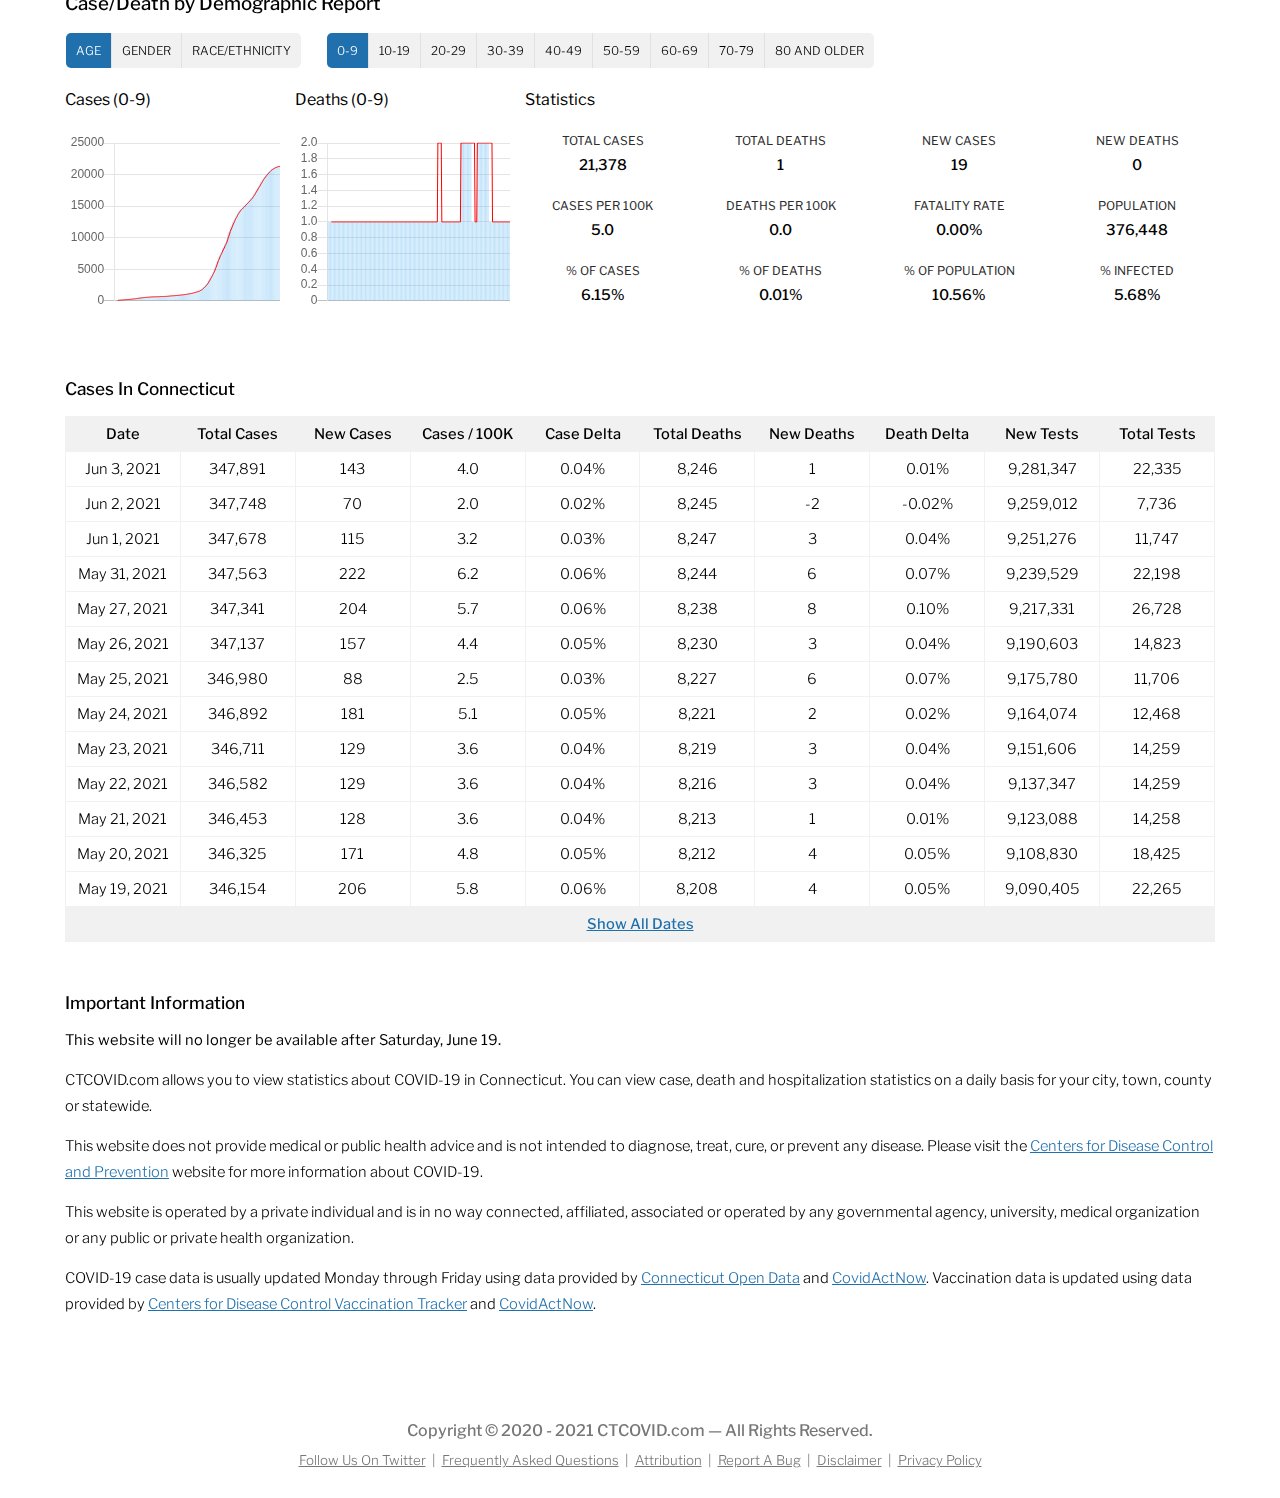
==== commit d11eaf37: "Big closure notice" ====
--- a/index.html
+++ b/index.html
@@ -46,7 +46,16 @@
 	<article></article>
 
 	<section id="top">
+	
 		<div class="limit">
+			<section id="notice" style="padding-top: 20px; margin-bottom: 0 !important;">
+				<div class="container">
+					<div class="alert" style="font-size: 15pt;">
+						<p><strong>Important CTCOVID.com Update:</strong><br/>The final update for this website will be on Friday, June 11. This website will no longer be available beginning on Saturday, June 19. You can visit the State of Connecticuts' official COVID-19 web page by <a href="https://portal.ct.gov/Coronavirus" rel="noopener nofollow" target="_blank" style="color: black;">clicking here</a>.</p>
+					</div>
+				</div>
+			</section>
+		
 			<section id="meta">
 				<div class="container">
 					<h3 id="city"></h3>
@@ -217,23 +226,16 @@
 				</div>
 			</section>
 			
+			<section id="disclaimer">
+				<div class="container">
+				<p>This website is NOT affiliated with the State of Connecticut, any medical institution or testing/vaccination location. It is operated by a private individual solely to provide an easy-to-use alternative to the dashboard provided by the State. You can visit the State of Connecticuts' official COVID-19 web page by <a href="https://portal.ct.gov/Coronavirus" rel="noopener nofollow" target="_blank" style="color: black;">clicking here</a>.</p></div>
+		</section>
+			
 			<div class="fc"></div>
-			
-			<section id="disclaimer">
-				<div class="container">This website is NOT affiliated with the State of Connecticut, any medical institution or testing/vaccination location. It is operated by a private individual solely to provide an easy-to-use alternative to the dashboard provided by the State. You can visit the State of Connecticuts' official COVID-19 web page by <a href="https://portal.ct.gov/Coronavirus" rel="noopener nofollow" target="_blank" style="color: black;">clicking here</a>.</div>
-			</section>
 		</div>
 	</section>
 	
 	<main>
-		<section id="notice">
-			<div class="container">
-				<div class="alert">
-					<p><strong>Important CTCOVID.com Update:</strong> We are no longer performing daily data updates. Updates will only occur on Mondays and Fridays through Friday, June 11 &mdash; this will be the final data update for the foreseeable future. Beginning on Saturday, June 19, this website will no longer be accessible.</p>
-				</div>
-			</div>
-		</section>
-
 		<section id="options">
 			<div class="container">
 				<div id="data">
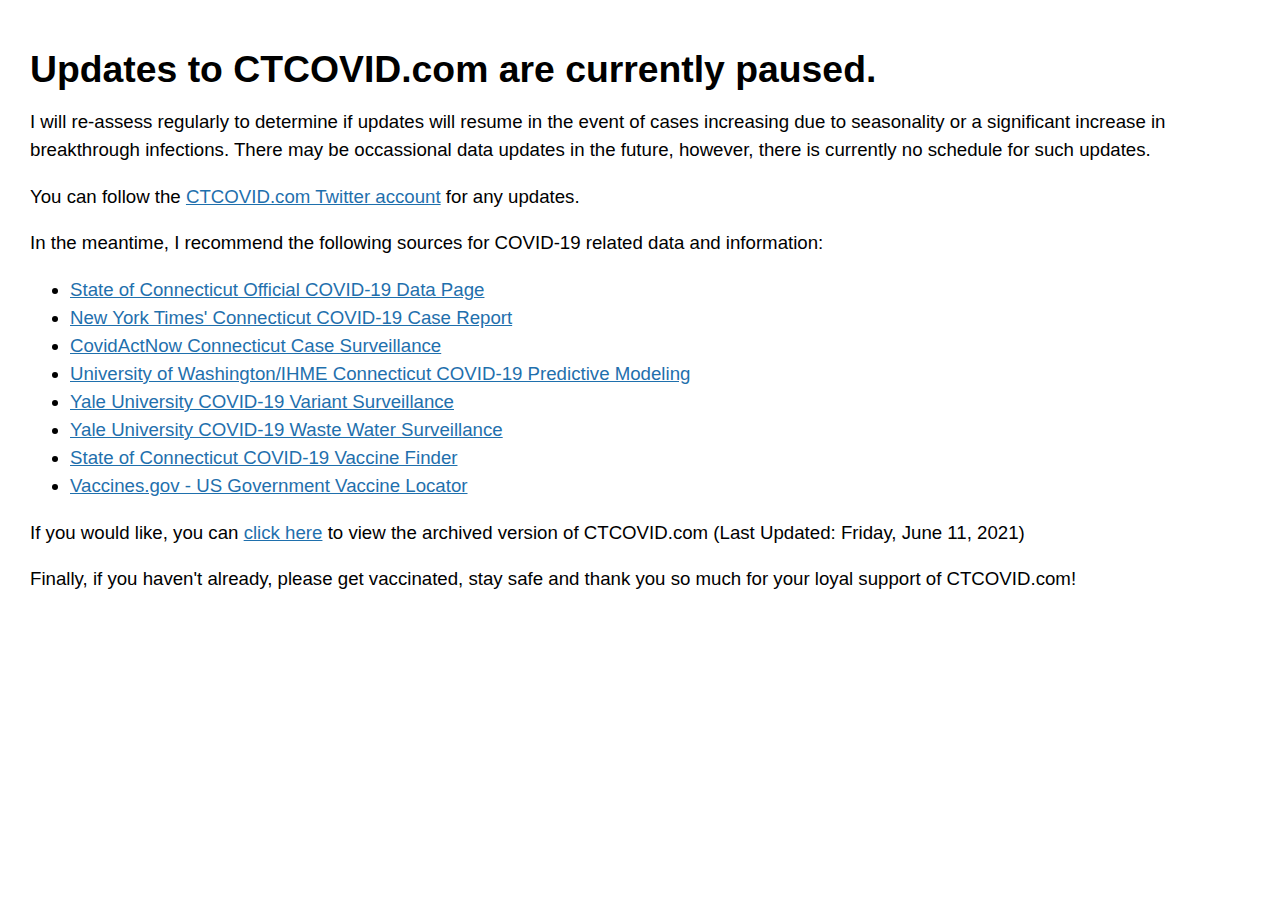
==== commit 0013dd61: "Remove unnecessary meta tags" ====
--- a/index.html
+++ b/index.html
@@ -1,7 +1,7 @@
 <!DOCTYPE html>
-<html lang="en">
+<html>
 <head>
-	<title>COVID-19 in Connecticut Statistics | CTCOVID.com</title>
+	<title>Updates to CTCOVID.com are currently paused.</title>
 	
 	<meta http-equiv="Content-Type" content="text/html; charset=UTF-8" />
 	<meta http-equiv="X-UA-Compatible" content="IE=edge" />
@@ -13,421 +13,49 @@
 	
 	<link rel="canonical" href="https://www.ctcovid.com" />
 	<link rel="icon" type="image/x-icon" href="favicon.ico" />
-	<link rel="manifest" href="manifest.json" />
-	
 	<link rel="apple-touch-icon" href="icons/192x192.png">
 	
 	<link rel="preconnect" href="https://www.ctcovid.com" />
-	<link rel="preconnect" href="https://www.google-analytics.com" crossorigin />
-	<link rel="preconnect" href="https://fonts.gstatic.com" crossorigin />
-	
-	<meta property="og:url" content="https://www.ctcovid.com" />
-	<meta property="og:type" content="website" />
-	<meta property="og:title" content="Connecticut COVID-19 Statistics" />
-	<meta property="og:description" content="Track COVID-19 (Coronavirus) statistics in the State of Connecticut." />
-	<meta property="og:image" content="https://www.ctcovid.com/preview.jpg" />
-	
-	<script type="text/javascript">
-	var Build=Math.floor(new Date().getTime()/1000);
-	</script>
-	<script type="text/javascript" src="lib/lazyload.min.js"></script>
 </head>
 <body>
-	<nav>
-		<div class="container">
-			<h1><a href="#connecticut">COVID-19 In Connecticut Statistics</a></h1>
-			
-			<select aria-label="Choose Your County, City or Town"></select>
-			
-			<div class="fc"></div>
-		</div>
-	</nav>
+	<h1>Updates to CTCOVID.com are currently paused.</h1>
+
+	<p>I will re-assess regularly to determine if updates will resume in the event of cases increasing due to seasonality or a significant increase in breakthrough infections. There may be occassional data updates in the future, however, there is currently no schedule for such updates.</p>
 	
-	<article></article>
+	<p>You can follow the <a href="https://www.twitter.com/CTCOVID" rel="noopener">CTCOVID.com Twitter account</a> for any updates.</p>
 
-	<section id="top">
+	<p>In the meantime, I recommend the following sources for COVID-19 related data and information:</p>
+
+	<ul>
+		<li><a href="https://portal.ct.gov/Coronavirus" rel="noopener">State of Connecticut Official COVID-19 Data Page</a></li>
+		<li><a href="https://www.nytimes.com/interactive/2021/us/connecticut-covid-cases.html" rel="noopener">New York Times' Connecticut COVID-19 Case Report</a></li>
+		<li><a href="https://covidactnow.org/us/connecticut-ct/" rel="noopener">CovidActNow Connecticut Case Surveillance</a></li>
+		<li><a href="https://covid19.healthdata.org/united-states-of-america/connecticut">University of Washington/IHME Connecticut COVID-19 Predictive Modeling</a></li>
+		<li><a href="https://covidtrackerct.com/variant-surveillance/" rel="noopener">Yale University COVID-19 Variant Surveillance</a></li>
+		<li><a href="https://yalecovidwastewater.com/reports" rel="noopener">Yale University COVID-19 Waste Water Surveillance</a></li>
+		<li><a href="https://portal.ct.gov/Vaccine-Portal" rel="noopener">State of Connecticut COVID-19 Vaccine Finder</a></li>
+		<li><a href="https://www.vaccines.gov/search/" rel="noopener">Vaccines.gov - US Government Vaccine Locator</a></li>
+	</ul>
 	
-		<div class="limit">
-			<section id="notice" style="padding-top: 20px; margin-bottom: 0 !important;">
-				<div class="container">
-					<div class="alert" style="font-size: 15pt;">
-						<p><strong>Important CTCOVID.com Update:</strong><br/>The final update for this website will be on Friday, June 11. This website will no longer be available beginning on Saturday, June 19. You can visit the State of Connecticuts' official COVID-19 web page by <a href="https://portal.ct.gov/Coronavirus" rel="noopener nofollow" target="_blank" style="color: black;">clicking here</a>.</p>
-					</div>
-				</div>
-			</section>
-		
-			<section id="meta">
-				<div class="container">
-					<h3 id="city"></h3>
-					<span id="population"></span>
-					<div class="fc"></div>
-					
-					<div id="badges"></div>
-					<div id="summary"></div>
-					<div id="updated">
-						<p><strong>Data Last Updated:</strong> <span></span>.</p>
-					</div>
-					<!--
-					<div id="vaccinations">
-						<p><strong>Vaccination Data Last Updated:</strong> <span>Sunday, February 14, 2021</span>.</p>
-					</div>
-					-->
-					
-					<div id="facebook">
-						<a href="javascript:;" onclick="javascript:CT.share('facebook');" rel="noopener nofollow">Share On Facebook</a>
-					</div>
-
-					<div id="twitter">
-						<a href="https://www.twitter.com/ctcovid" target="_blank" rel="noopener nofollow">Follow Us On Twitter</a>
-					</div>
-					
-					<div class="fc"></div>
-				</div>
-			</section>
-			
-			<section id="stats">
-				<div class="container">
-					<div class="column hoverable" id="stat-cases-new">
-						<div class="name">New Cases</div>
-						<div class="val">&nbsp;</div>
-						
-						<div class="meta">
-							<div class="discrete">0 Since 1/1</div>
-							<div class="delta">0 Since 1/1</div>
-						</div>
-					</div>
-
-					<div class="column hoverable" id="stat-deaths-new">
-						<div class="name">New Deaths</div>
-						<div class="val">0</div>
-						
-						<div class="meta">
-							<div class="discrete">0 Since 1/1</div>
-							<div class="delta">0 Since 1/1</div>
-						</div>
-					</div>
-
-					<div class="column hoverable" id="stat-hospitalizations-new">
-						<div class="name">New Hospitalized</div>
-						<div class="val">0</div>
-						
-						<div class="meta">
-							<div class="discrete">0 Since 1/1</div>
-							<div class="delta">0 Since 1/1</div>
-						</div>
-					</div>
-					
-					<div class="column hoverable" id="stat-tests-new">
-						<div class="name">New Tests</div>
-						<div class="val">0</div>
-						
-						<div class="meta">
-							<div class="discrete">0 Since 1/1</div>
-							<div class="delta">0 Since 1/1</div>
-						</div>
-					</div>
-
-					<div class="column hoverable vaccine" id="stat-vaccine-dose-1" title="Indicates how many people who have received their first dose of a COVID-19 vaccine.">
-						<div class="name">Vaccinated Dose 1</div>
-						<div class="val">0</div>
-						
-						<div class="meta decreasing">
-							<div class="discrete">0 Since 1/1</div>
-							<div class="delta">0 Since 1/1</div>
-						</div>
-					</div>
-
-					<div class="column hoverable vaccine" id="stat-vaccine-dose-1-pct" title="Indicates the percentage of the population that has received their first dose of a COVID-19 vaccine.">
-						<div class="name">% Pop. Vac. Dose 1</div>
-						<div class="val">0%</div>
-						
-						<div class="meta decreasing">
-							<div class="discrete">0 Since 1/1</div>
-							<div class="delta">0 Since 1/1</div>
-						</div>
-					</div>
-
-					<div class="column hoverable vaccine" id="stat-vaccine-dose-2" title="Indicates how many people who have received their final dose of a COVID-19 vaccine.">
-						<div class="name">Vaccinated Dose 2</div>
-						<div class="val">0</div>
-						
-						<div class="meta decreasing">
-							<div class="discrete">0 Since 1/1</div>
-							<div class="delta">0 Since 1/1</div>
-						</div>
-					</div>
-
-					<div class="column hoverable vaccine" id="stat-vaccine-dose-2-pct" title="Indicates the percentage of the population that has received their first dose of a COVID-19 vaccine.">
-						<div class="name">% Pop. Vac. Dose 2</div>
-						<div class="val">0%</div>
-						
-						<div class="meta decreasing">
-							<div class="discrete">0 Since 1/1</div>
-							<div class="delta">0 Since 1/1</div>
-						</div>
-					</div>
-					
-					<div class="column single" id="stat-cases-total">
-						<div class="name">Total Cases</div>
-						<div class="val">0.0</div>
-					</div>
-					
-					<div class="column single" id="stat-deaths-total">
-						<div class="name">Total Deaths</div>
-						<div class="val">0%</div>
-					</div>
-					
-					<div class="column single" id="stat-hospitalizations-total">
-						<div class="name">Total Hospitalized</div>
-						<div class="val">0.0</div>
-					</div>
-					
-					<div class="column single" id="stat-tests-total">
-						<div class="name">Total Tests</div>
-						<div class="val">0.0%</div>
-					</div>
-					
-					<div class="column single last" id="stat-per-100k" title="Indicates how many people per 100K people get infected with COVID-19 per day.">
-						<div class="name">Cases per 100K</div>
-						<div class="val">0.0</div>
-					</div>
-					
-					<div class="column single last" id="stat-tpr" title="Indicates the percentage of tests that resulted in a confirmed COVID-19 case.">
-						<div class="name">Positive Test Rate</div>
-						<div class="val">0%</div>
-					</div>
-					
-					<div class="column single last" id="stat-r0" title="Rt measures the number of people the average COVID-19 infected individual goes on to infect.">
-						<div class="name">Rt Estimate</div>
-						<div class="val">0.0</div>
-					</div>
-					
-					<div class="column single last" id="stat-fatality-rate" title="Percentage of people who have died from COVID-19.">
-						<div class="name">Fatality Rate</div>
-						<div class="val">0.0%</div>
-					</div>
-					
-					<div class="column single last" id="stat-attack-rate" title="Percentage of people who have been infected cumulatively.">
-						<div class="name">% Infected</div>
-						<div class="val">0.0%</div>
-					</div>
-					
-					<div class="column single last" id="stat-alert-status" title="Percentage of people who have been infected cumulatively.">
-						<div class="name">Alert Status</div>
-						<div class="val">None</div>
-					</div>
-					
-					<div class="column single last" id="stat-college-university" title="Percentage of people who have been infected cumulatively.">
-						<div class="name"># of Colleges</div>
-						<div class="val">0</div>
-					</div>
-					
-					<div class="fc"></div>
-				</div>
-			</section>
-			
-			<section id="disclaimer">
-				<div class="container">
-				<p>This website is NOT affiliated with the State of Connecticut, any medical institution or testing/vaccination location. It is operated by a private individual solely to provide an easy-to-use alternative to the dashboard provided by the State. You can visit the State of Connecticuts' official COVID-19 web page by <a href="https://portal.ct.gov/Coronavirus" rel="noopener nofollow" target="_blank" style="color: black;">clicking here</a>.</p></div>
-		</section>
-			
-			<div class="fc"></div>
-		</div>
-	</section>
+	<p>If you would like, you can <a href="archived.html" rel="nofollow">click here</a> to view the archived version of CTCOVID.com (Last Updated: Friday, June 11, 2021)</p>
 	
-	<main>
-		<section id="options">
-			<div class="container">
-				<div id="data">
-					<p>Data</p>
-					<ul>
-						<li id="selector-cases"><a href="javascript:;" onclick="CT.buildGraph('cases', 'data');">Cases</a></li>
-						<li id="selector-deaths"><a href="javascript:;" onclick="CT.buildGraph('deaths', 'data');">Deaths</a></li>
-						<li id="selector-hospitalizations"><a href="javascript:;" onclick="CT.buildGraph('hospitalizations', 'data');">Hospitalizations</a></li>
-						<li id="selector-tests"><a href="javascript:;" onclick="CT.buildGraph('tests', 'data');">Tests</a></li>
-						<li id="selector-vaccinations"><a href="javascript:;" onclick="CT.buildGraph('vaccinations', 'data');">Vaccinations</a></li>
-					</ul>
-				</div>
-				<div id="segmentation">
-					<p>Segmentation</p>
-					<ul>
-						<li id="selector-new"><a href="javascript:;" onclick="CT.buildGraph('new', 'segmentation');">New</a></li>
-						<li id="selector-total"><a href="javascript:;" onclick="CT.buildGraph('total', 'segmentation');">Total</a></li>
-						<li id="selector-delta"><a href="javascript:;" onclick="CT.buildGraph('delta', 'segmentation');">Rate Of Change</a></li>
-					</ul>
-				</div>
-				<div id="range">
-					<p>Range</p>
-					<ul>
-						<li id="selector-0"><a href="javascript:;" onclick="CT.buildGraph(0, 'range');">All</a></li>
-						<li id="selector-15"><a href="javascript:;" onclick="CT.buildGraph(15, 'range');">15 Day</a></li>
-						<li id="selector-30"><a href="javascript:;" onclick="CT.buildGraph(30, 'range');">30 Day</a></li>
-						<li id="selector-60"><a href="javascript:;" onclick="CT.buildGraph(60, 'range');">60 Day</a></li>
-					</ul>
-				</div>
-				<div id="plotting">
-					<p>Plot Method</p>
-					<ul>
-						<li id="selector-linear"><a href="javascript:;" onclick="CT.buildGraph('linear', 'plotting');">Linear</a></li>
-						<li id="selector-logarithmic"><a href="javascript:;" onclick="CT.buildGraph('logarithmic', 'plotting');">Logarithmic</a></li>
-					</ul>
-					<div class="fc"></div>
-				</div>
-				<div class="fc"></div>
-			</div>
-		</section>
-		
-		<section id="chart">
-			<div class="container"></div>
-		</section>
-		
-		<section id="demographics">
-			<div class="container">
-				<h3>Case/Death by Demographic Summary</h3>
-				
-				<div class="column" id="column-ages-cases"></div>
-				<div class="column" id="column-genders-cases"></div>
-				<div class="column last" id="column-ethnicity-cases"></div>
-				<div class="column" id="column-ages-deaths"></div>
-				<div class="column" id="column-genders-deaths"></div>
-				<div class="column last" id="column-ethnicity-deaths"></div>
-				<div class="fc"></div>
-			</div>
-
-			<div class="container">
-				<h3>Case/Death by Demographic Report</h3>
-
-				<div class="mobile">
-					<p>Please visit CTCOVID.com on a desktop or tablet device to view our Case/Death by Demographic Report. We are working as quickly as possible for a mobile friendly experience.</p>
-				</div>
-
-				<div class="desktop">
-					<div class="selectors">
-						<ul id="demographic">
-							<li id="selector-ages"><a href="javascript:;" onclick="CT.buildDemographicOutput('ages', '0-9');">Age</a></li>
-							<li id="selector-genders"><a href="javascript:;" onclick="CT.buildDemographicOutput('genders', 'female');">Gender</a></li>
-							<li id="selector-ethnicity"><a href="javascript:;" onclick="CT.buildDemographicOutput('ethnicity', 'Asian/Pac. Isl.');">Race/Ethnicity</a></li>
-						</ul>
-
-						<ul id="metric">
-
-						</ul>
-
-						<div class="fc"></div>
-					</div>
-
-					<div class="report">
-						<div class="sparkline cases">
-							
-						</div>
-
-						<div class="sparkline deaths">
-
-						</div>
-
-						<div class="stats">
-							<h4>Statistics</h4>
-							<ul>
-								<li id="demographics-stat-total-cases"><strong>Total Cases</strong><span>0</span></li>
-								<li id="demographics-stat-total-deaths"><strong>Total Deaths</strong><span>0</span></li>
-								<li id="demographics-stat-new-cases"><strong>New Cases</strong><span>0</span></li>
-								<li id="demographics-stat-new-deaths" class="last"><strong>New Deaths</strong><span>0</span></li>
-
-								<li id="demographics-stat-cases-per100k"><strong>Cases Per 100K</strong><span>0</span></li>
-								<li id="demographics-stat-deaths-per100k"><strong>Deaths Per 100K</strong><span>0</span></li>
-								<li id="demographics-stat-fatality-rate"><strong>Fatality Rate</strong><span>0</span></li>
-								<li id="demographics-stat-population" class="last"><strong>Population</strong><span>0</span></li>
-
-								<li id="demographics-stat-pct-cases"><strong>% Of Cases</strong><span>0</span></li>
-								<li id="demographics-stat-pct-deaths"><strong>% Of Deaths</strong><span>0</span></li>
-								<li id="demographics-stat-pct-population"><strong>% Of Population</strong><span>0</span></li>
-								<li id="demographics-stat-pct-infected" class="last"><strong>% Infected</strong><span>0</span></li>
-							</ul>
-
-							<div class="fc"></div>
-						</div>
-
-						<div class="fc"></div>
-
-						<div class="outcomes"></div>
-					</div>
-				</div>
-			</div>
-		</section>
-		
-		<section id="table">
-			<div class="container">
-				
-			</div>
-		</section>
-
-		<section id="schools">
-			<div class="container">
-				
-			</div>
-		</section>
-		
-		<section id="information">
-			<div class="container">
-				<h3>Important Information</h3>
-				
-				<p><strong>This website will no longer be available after Saturday, June 19.</strong></p>
-				
-				<p>CTCOVID.com allows you to view statistics about COVID-19 in Connecticut. You can view case, death and hospitalization statistics on a daily basis for your city, town, county or statewide.</p>
-				
-				<p>This website does not provide medical or public health advice and is not intended to diagnose, treat, cure, or prevent any disease. Please visit the <a href="https://www.cdc.gov/coronavirus/2019-nCoV/index.html" target="_blank" rel="noopener nofollow">Centers for Disease Control and Prevention</a> website for more information about COVID-19.</p>
-				
-				<p>This website is operated by a private individual and is in no way connected, affiliated, associated or operated by any governmental agency, university, medical organization or any public or private health organization.</p>
-				
-				<p>COVID-19 case data is usually updated Monday through Friday using data provided by <a href="https://data.ct.gov" rel="noopener nofollow" target="_blank">Connecticut Open Data</a> and <a href="https://www.covidactnow.org" rel="noopener nofollow" target="_blank">CovidActNow</a>. Vaccination data is updated using data provided by <a href="https://covid.cdc.gov/covid-data-tracker/#vaccinations" target="_blank" rel="noopener nofollow">Centers for Disease Control Vaccination Tracker</a> and <a href="https://www.covidactnow.org" rel="noopener nofollow" target="_blank">CovidActNow</a>.</p>
-			</div>
-		</section>
-		
-		<section id="copyright">
-			<div class="container">
-				<p>Copyright &copy; 2020 - 2021 CTCOVID.com &mdash; <span>All Rights Reserved.</span></p>
-				<p><a href="https://www.twitter.com/ctcovid" target="_blank" rel="noopener nofollow">Follow Us On Twitter</a> &nbsp;|&nbsp; <a href="#faq" rel="nofollow">Frequently Asked Questions</a> &nbsp;|&nbsp; <a href="#attribution" rel="nofollow">Attribution</a> &nbsp;|&nbsp; <a href="https://github.com/ctcovid/ctcovid.github.io/issues" rel="nofollow noopener" target="_blank">Report A Bug</a> &nbsp;|&nbsp; <a href="#disclaimer" rel="nofollow">Disclaimer</a> &nbsp;|&nbsp; <a href="#privacy" rel="nofollow">Privacy Policy</a></p>
-				<div class="fc"></div>
-			</div>
-		</section>
-	</main>
+	<p>Finally, if you haven't already, please get vaccinated, stay safe and thank you so much for your loyal support of CTCOVID.com!</p>
 	
-	<script>
-	LazyLoad.css([
-		'stylesheet.css?' + window.Build,
-		'https://fonts.googleapis.com/css2?family=Libre+Franklin:wght@300;400;500&display=swap'
-	]);
+	<style type="text/css">
+	body {
+		font-family: sans-serif;
+		font-size: 14pt;
+		line-height: 150%;
+		margin: 0;
+		padding: 30px;
+	}
 	
-	LazyLoad.js([
-		'lib/chart.min.js',
-		'lib/chart.labels.min.js',
-		'js/application.js?' + window.Build, 
-		'https://www.googletagmanager.com/gtag/js?id=UA-163338948-1'
-	], function() {
-		if(window.location.hostname == 'www.ctcovid.com') {
-			window.dataLayer = window.dataLayer || [];
-			
-			function gtag(){
-				dataLayer.push(arguments);
-			}
-			
-			gtag('js', new Date());
-			gtag('config', 'UA-163338948-1');
-		}
-		
-		try {
-			if(window.localStorage && window.localStorage.getItem('last_viewed_city') != '') {
-				window.location.hash = "#" + window.localStorage.getItem('last_viewed_city');
-			}
-		} catch(e) {}
-		
-		window.CT = new COVID_Statistics(window.location.hash != '' && window.location.hash != null ? (window.location.hash.replace('#', '') || 'connecticut') : 'connecticut');
-	});
-	
-	// frame buster
-	if(top != self) {
-		top.location = location;
+	a,
+	a:active,
+	a:link,
+	a:visited {
+		color: #1f70ad;
 	}
-	</script>
+	</style>
 </body>
 </html>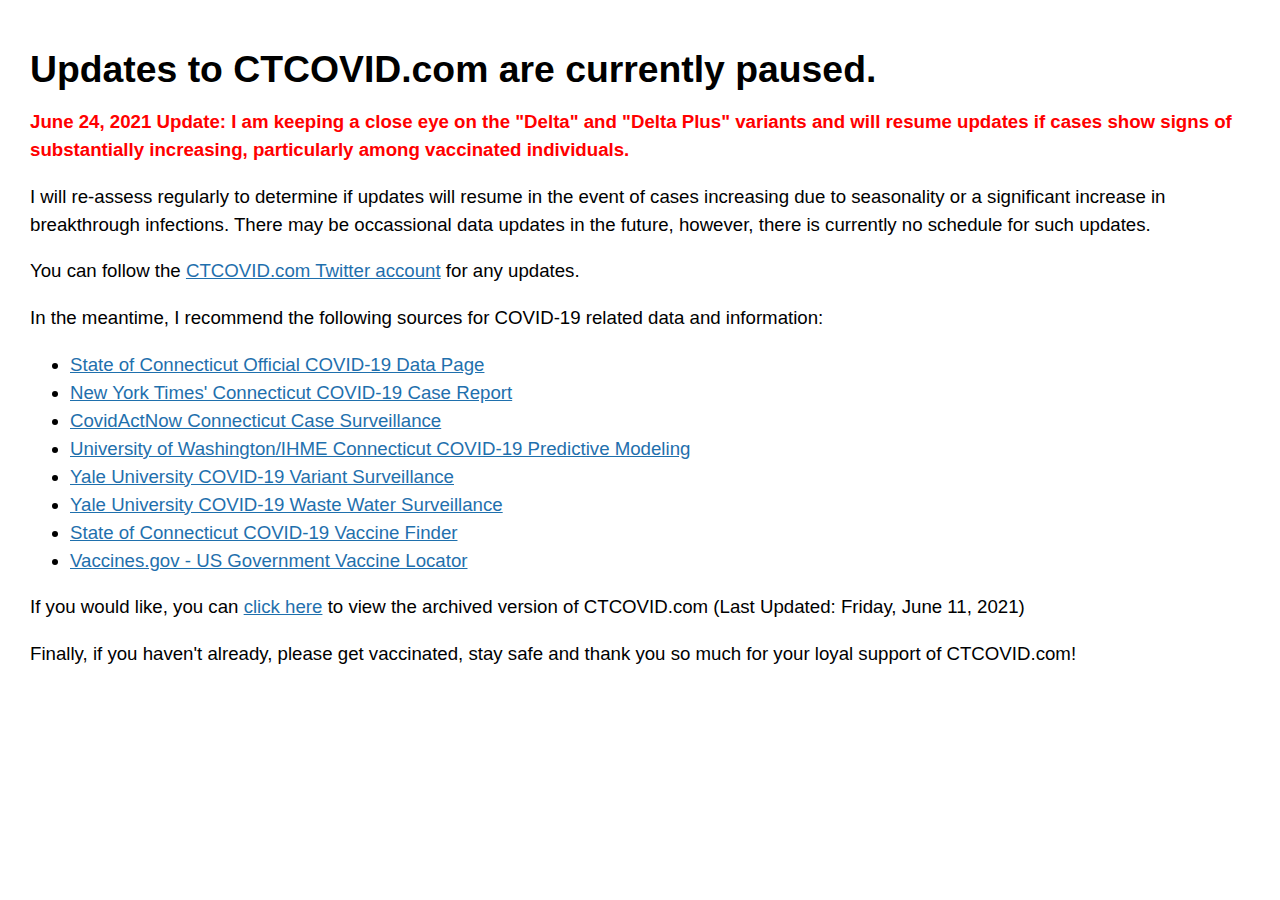
==== commit ac9db20c: "Delta update" ====
--- a/index.html
+++ b/index.html
@@ -19,6 +19,8 @@
 </head>
 <body>
 	<h1>Updates to CTCOVID.com are currently paused.</h1>
+	
+	<p style="color: red; font-weight: bold;">June 24, 2021 Update: I am keeping a close eye on the "Delta" and "Delta Plus" variants and will resume updates if cases show signs of substantially increasing, particularly among vaccinated individuals.</p>
 
 	<p>I will re-assess regularly to determine if updates will resume in the event of cases increasing due to seasonality or a significant increase in breakthrough infections. There may be occassional data updates in the future, however, there is currently no schedule for such updates.</p>
 	
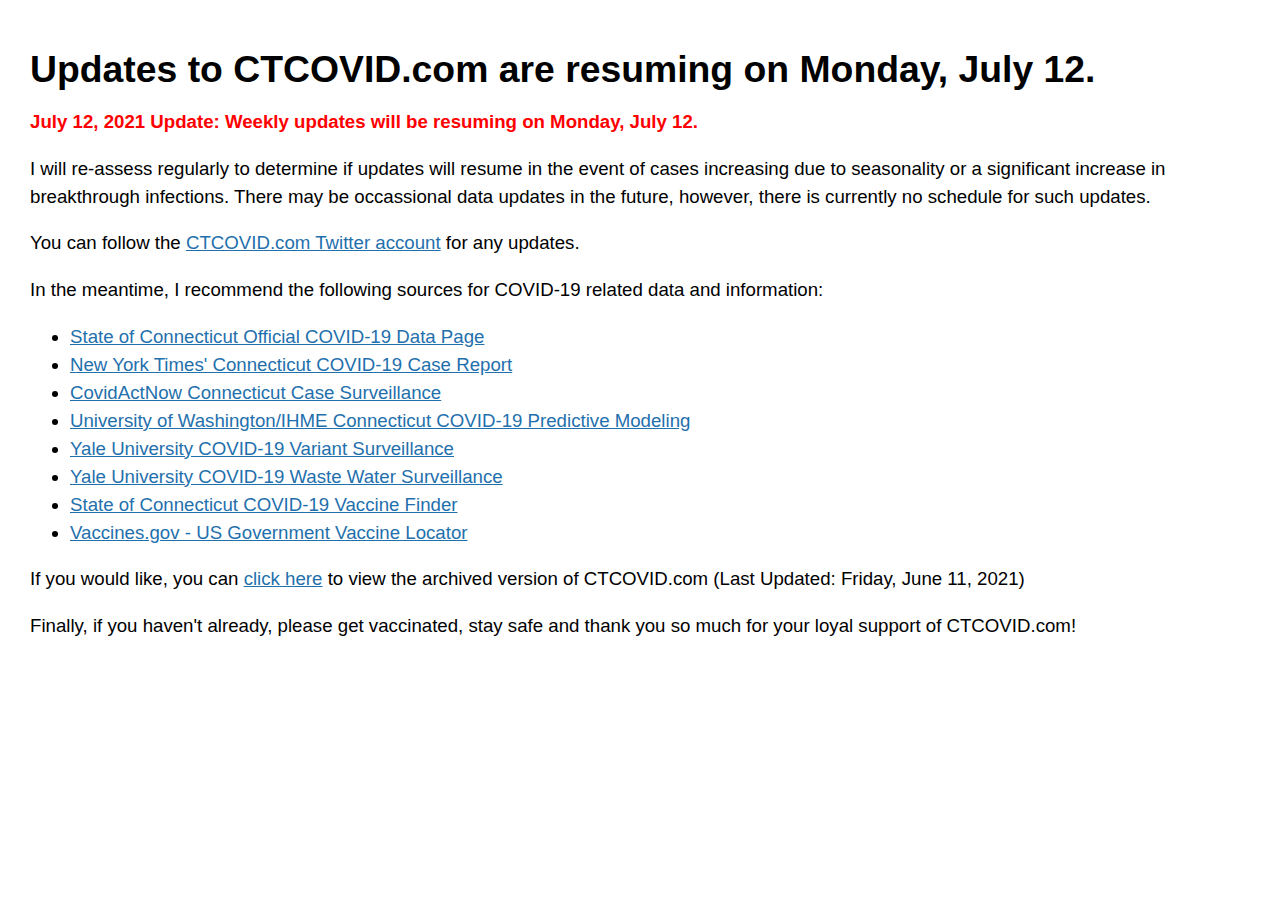
==== commit 9ec7ce8c: "Updates resuming" ====
--- a/index.html
+++ b/index.html
@@ -18,9 +18,9 @@
 	<link rel="preconnect" href="https://www.ctcovid.com" />
 </head>
 <body>
-	<h1>Updates to CTCOVID.com are currently paused.</h1>
+	<h1>Updates to CTCOVID.com are resuming on Monday, July 12.</h1>
 	
-	<p style="color: red; font-weight: bold;">June 24, 2021 Update: I am keeping a close eye on the "Delta" and "Delta Plus" variants and will resume updates if cases show signs of substantially increasing, particularly among vaccinated individuals.</p>
+	<p style="color: red; font-weight: bold;">July 12, 2021 Update: Weekly updates will be resuming on Monday, July 12.</p>
 
 	<p>I will re-assess regularly to determine if updates will resume in the event of cases increasing due to seasonality or a significant increase in breakthrough infections. There may be occassional data updates in the future, however, there is currently no schedule for such updates.</p>
 	
